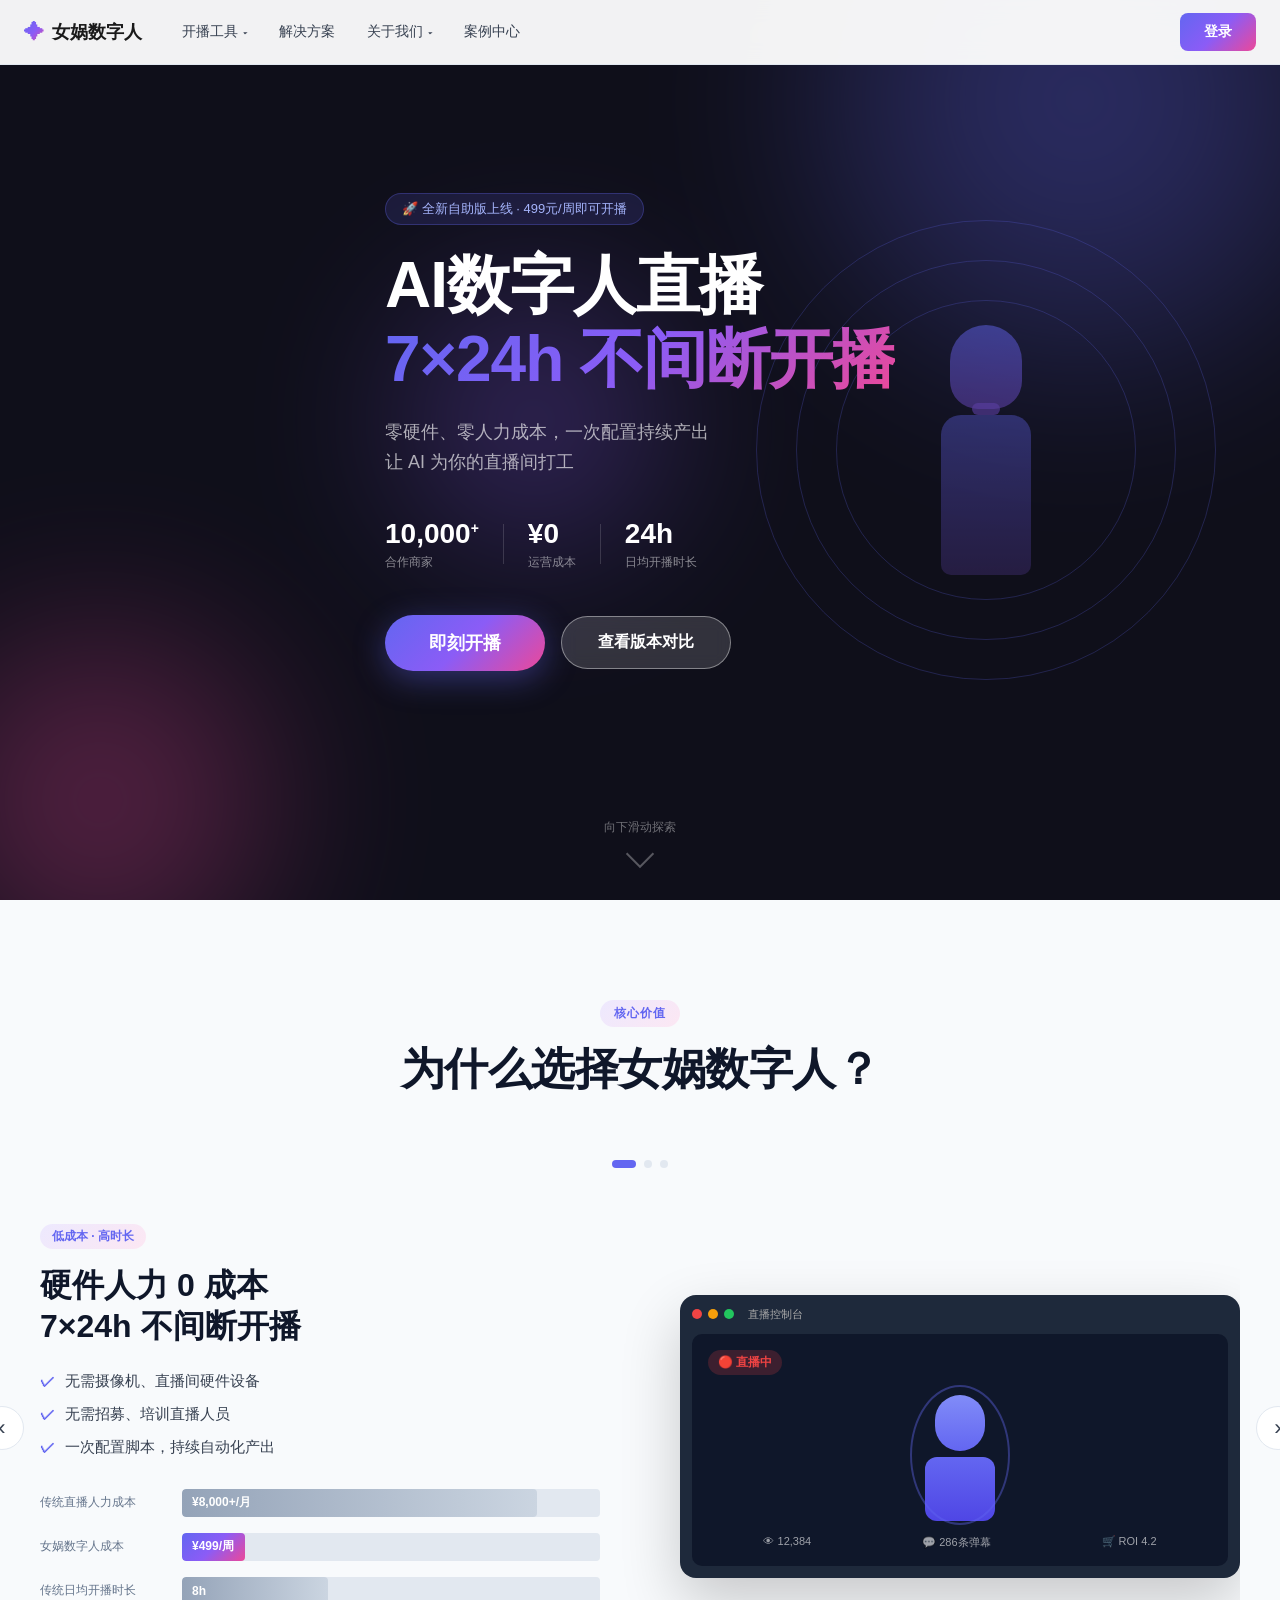
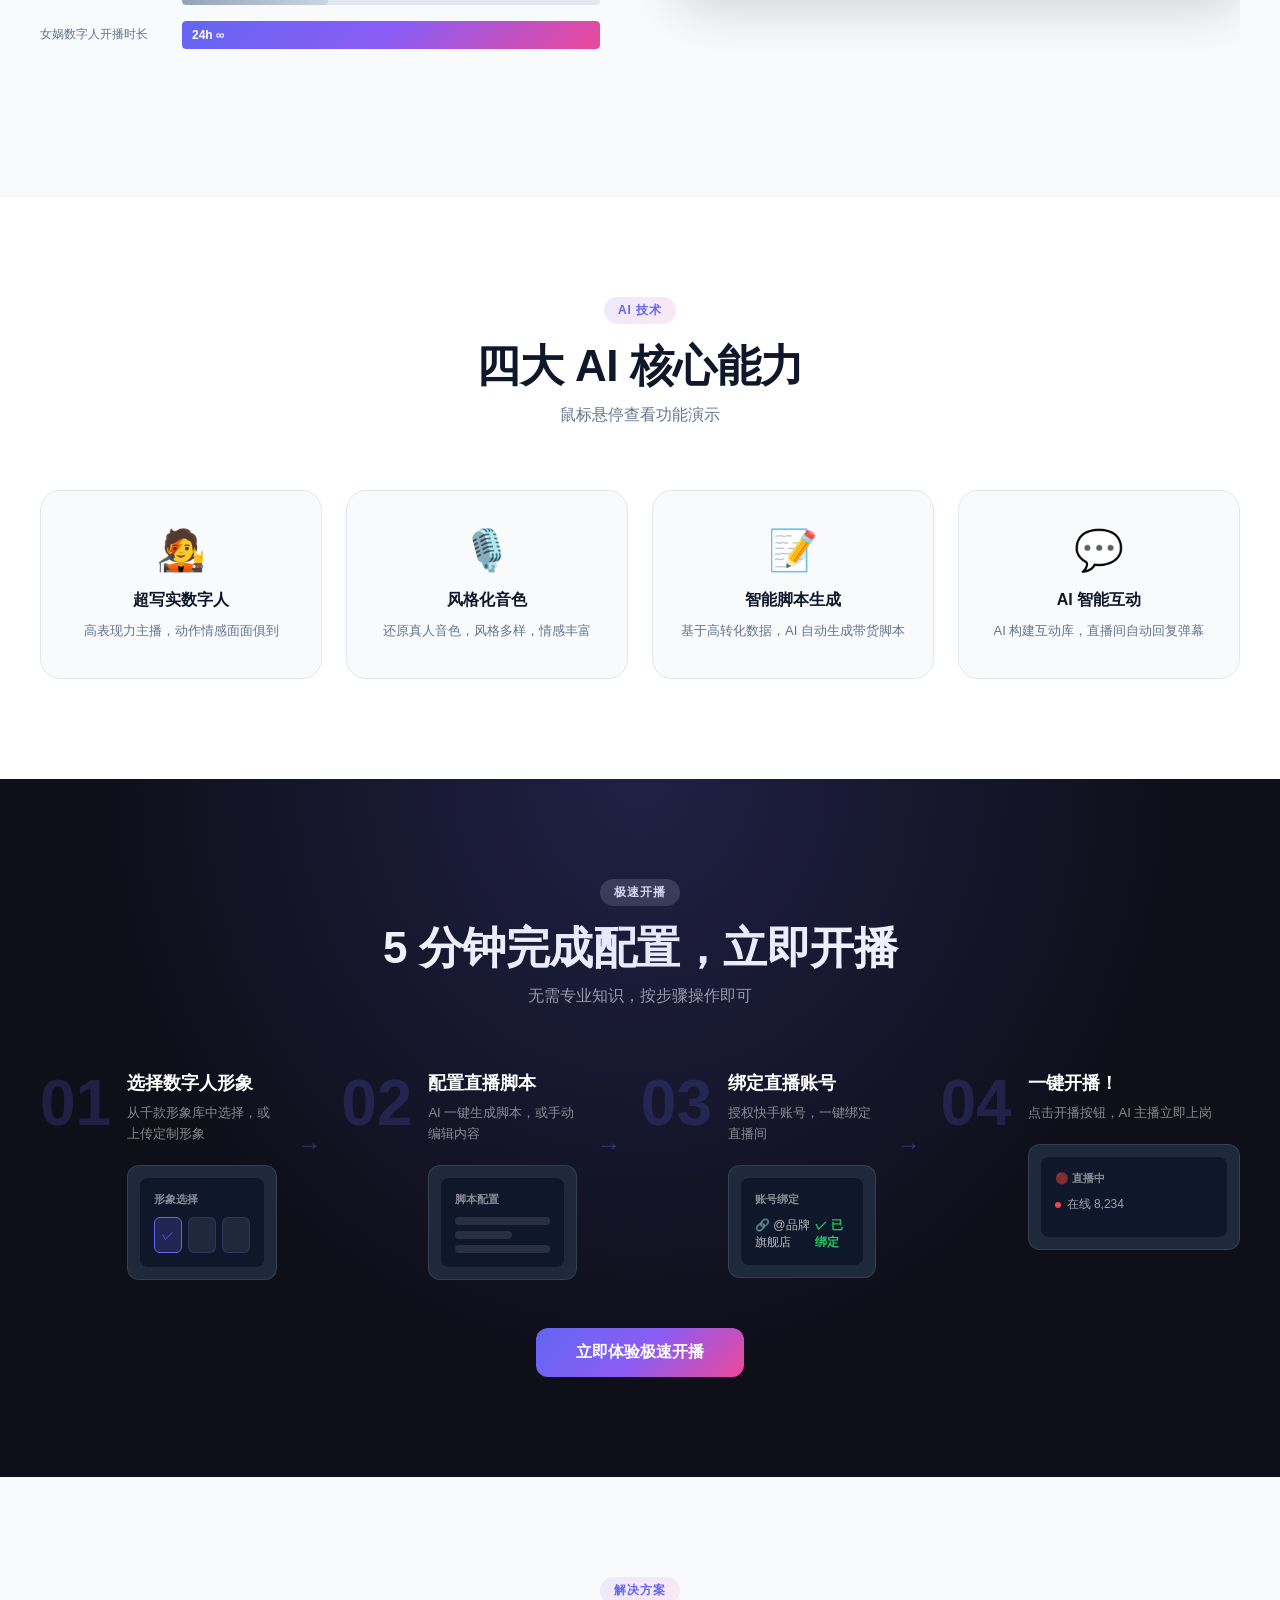
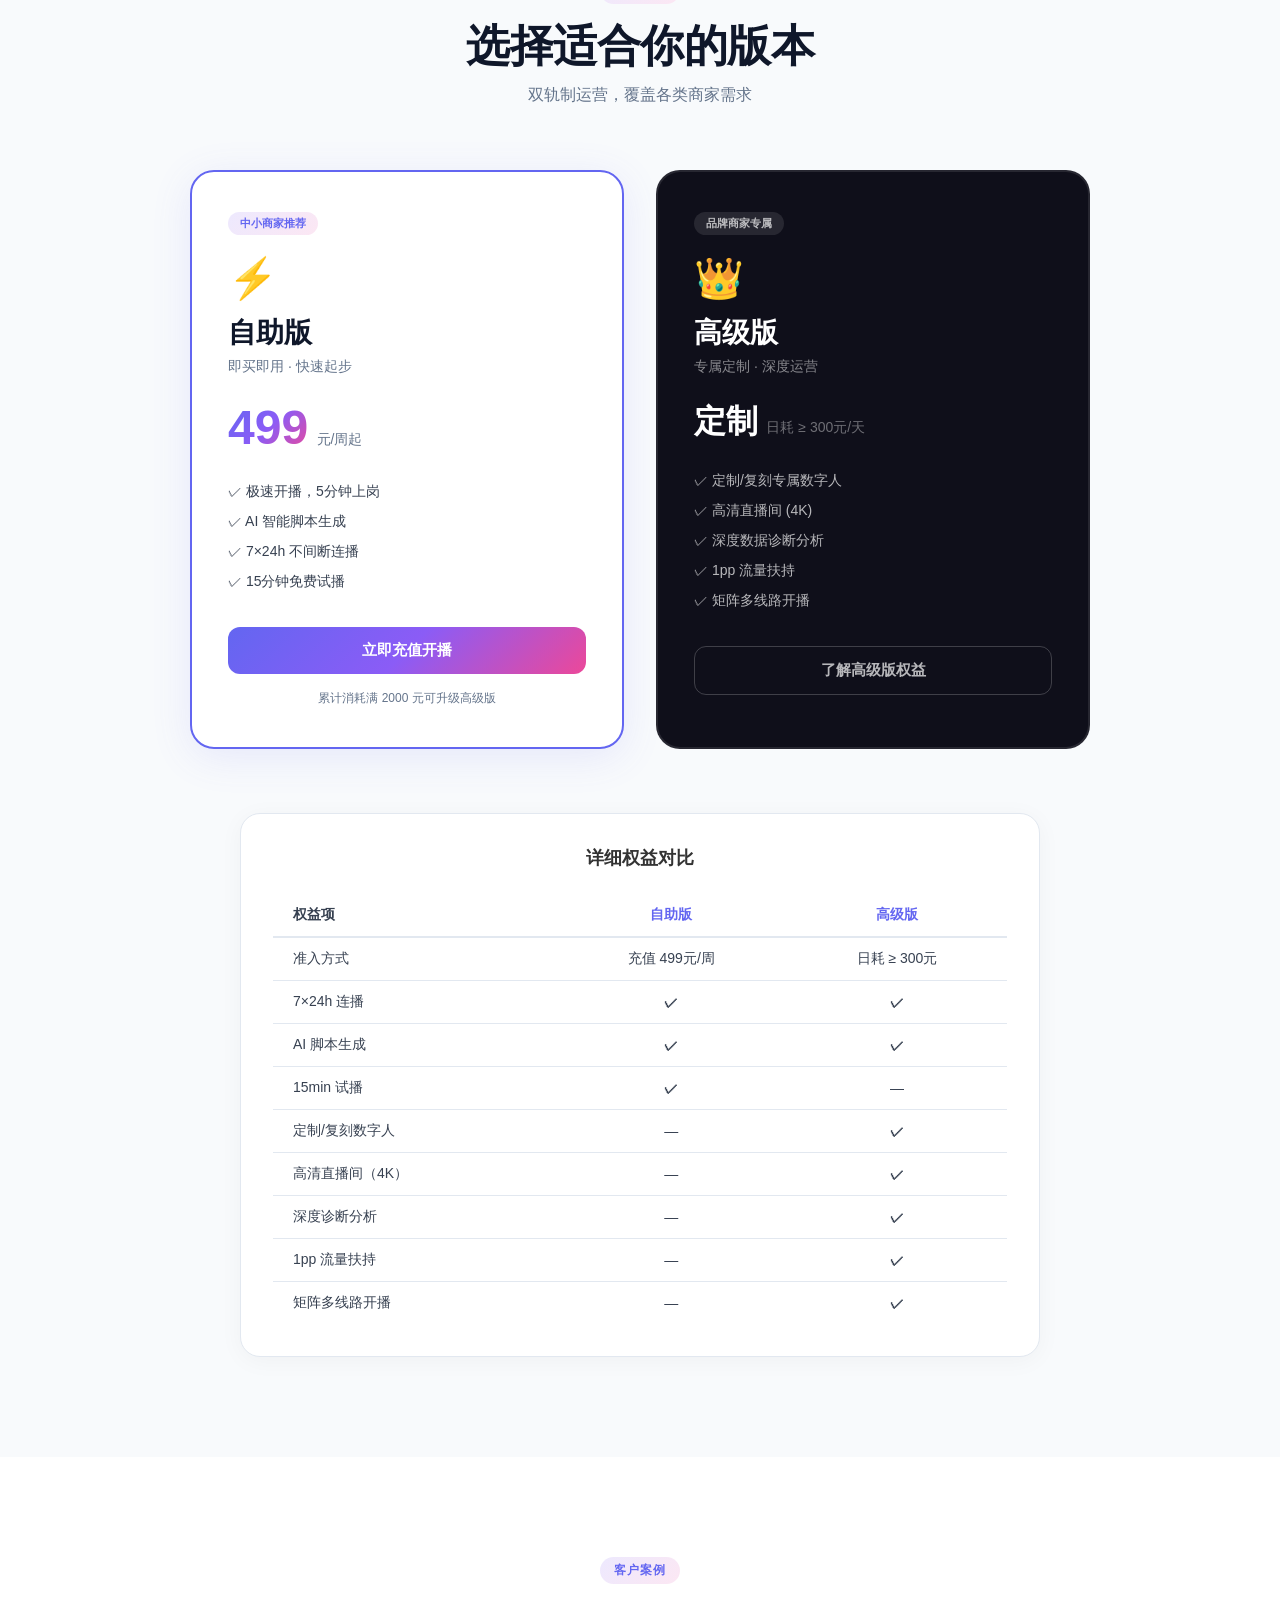
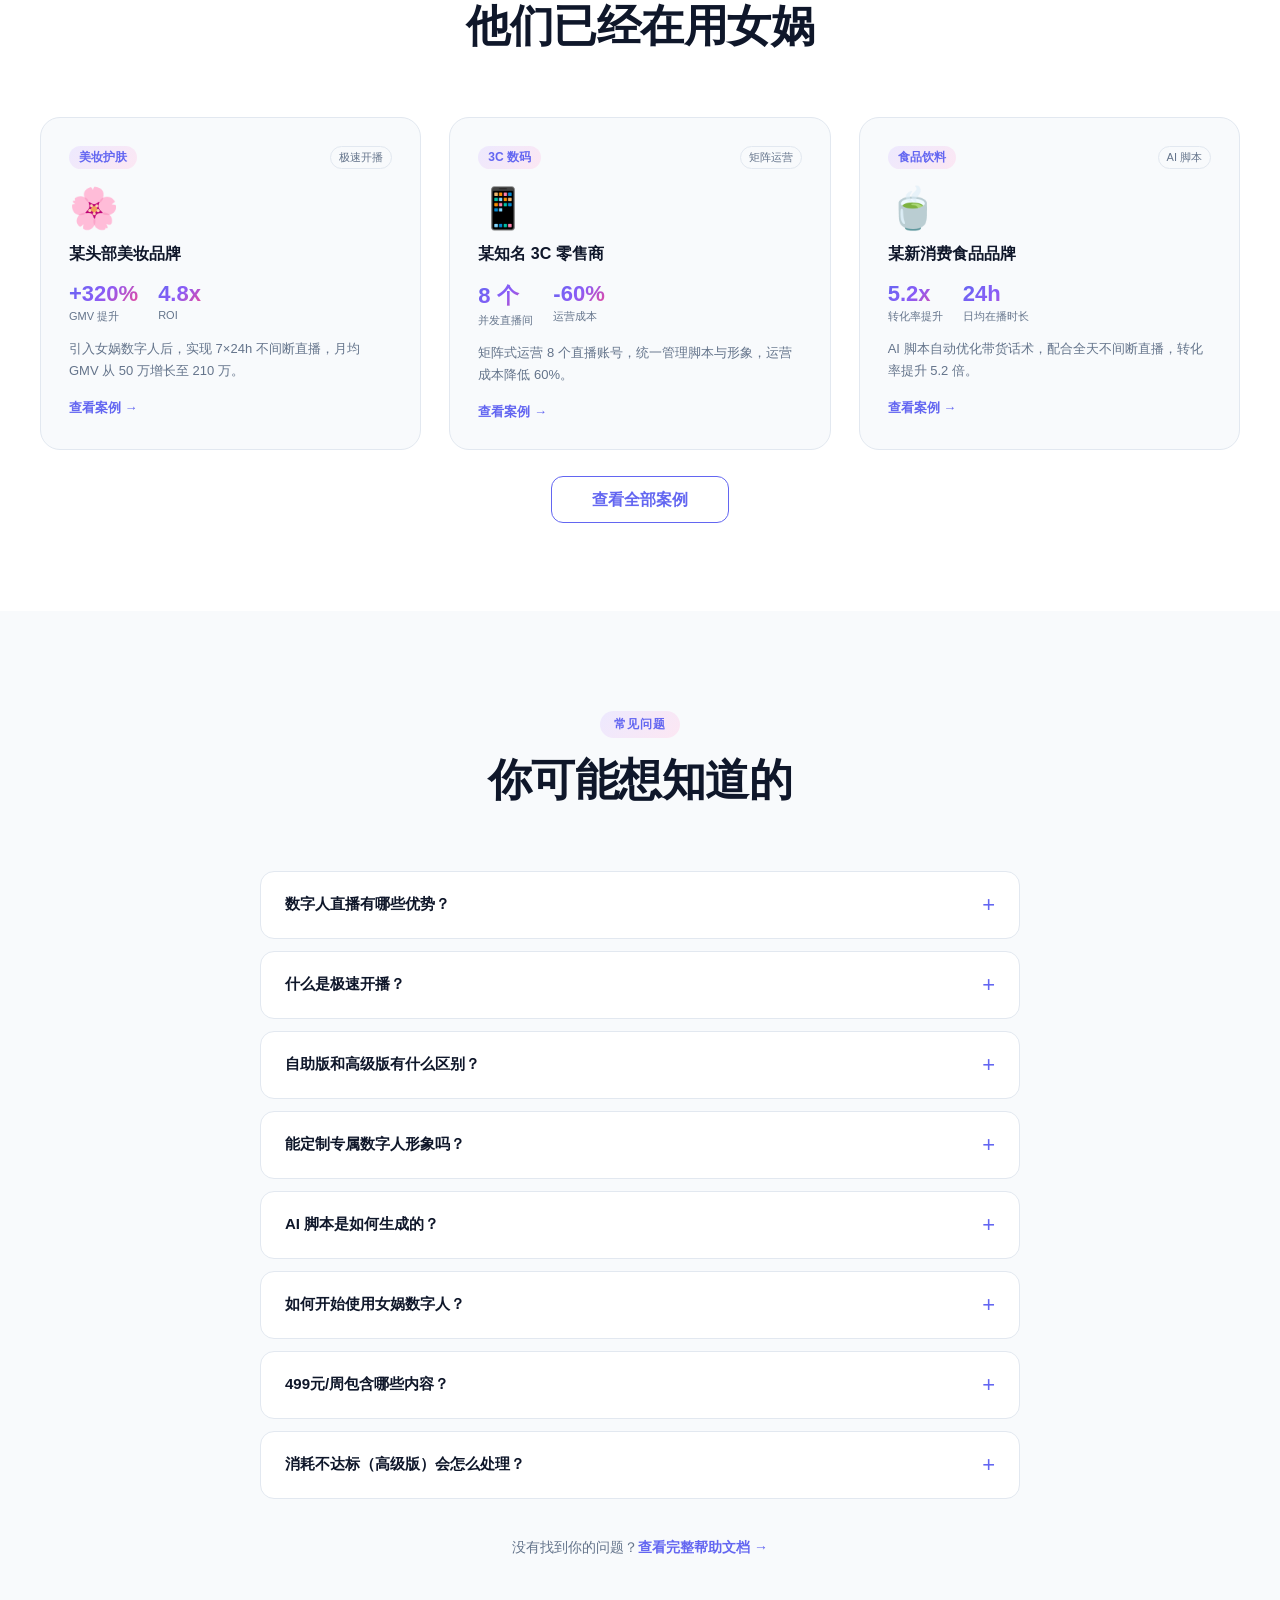
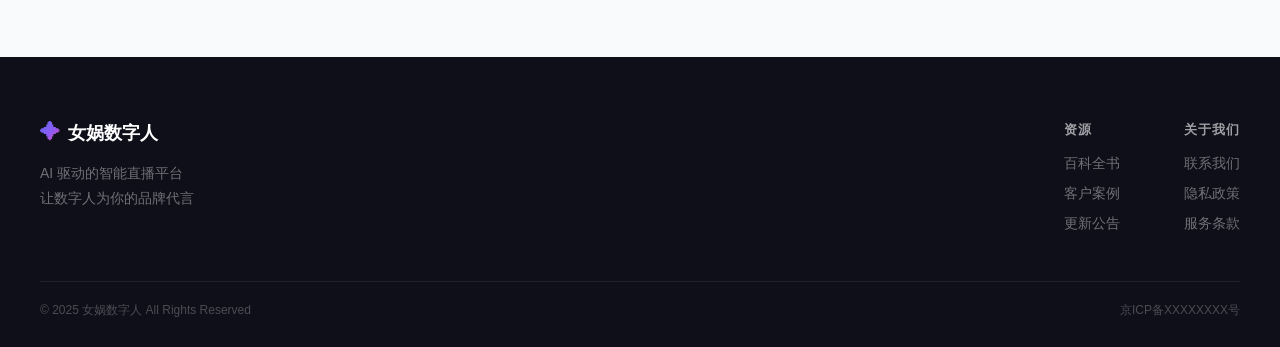
==== index.html @ c49b46d4 "feat: nvwa prototype v4 - official website prototype" ====
<!DOCTYPE html>
<html lang="zh-CN">
<head>
  <meta charset="UTF-8" />
  <meta name="viewport" content="width=device-width, initial-scale=1.0" />
  <title>女娲数字人 — AI驱动的智能直播平台</title>
  <link rel="stylesheet" href="style.css" />
</head>
<body>

<!-- ========== 导航栏 ========== -->
<header class="navbar" id="navbar">
  <div class="navbar-inner">
    <a href="index.html" class="nav-logo">
      <span class="logo-icon">✦</span>
      <span class="logo-text">女娲数字人</span>
    </a>

    <nav class="nav-links">
      <div class="nav-item has-dropdown">
        <span class="nav-link">开播工具 <i class="arrow-down">▾</i></span>
        <div class="nav-dropdown">
          <a href="#" class="dropdown-item" onclick="handleToolNav(event,'极速开播')">极速开播</a>
          <a href="#" class="dropdown-item" onclick="handleToolNav(event,'多分镜直播间')">多分镜直播间</a>
        </div>
      </div>
      <a href="solution.html" class="nav-link">解决方案</a>
      <div class="nav-item has-dropdown">
        <span class="nav-link">关于我们 <i class="arrow-down">▾</i></span>
        <div class="nav-dropdown">
          <a href="#" class="dropdown-item">使用指南</a>
          <a href="#" class="dropdown-item">更新公告</a>
        </div>
      </div>
      <a href="cases.html" class="nav-link">案例中心</a>
    </nav>

    <div class="nav-cta" id="navCta">
      <!-- 未登录态 -->
      <div id="navLoggedOut">
        <button class="btn-primary" onclick="goLogin()">登录</button>
      </div>
      <!-- 已登录态（默认隐藏） -->
      <div id="navLoggedIn" style="display:none; align-items:center; gap:12px;">
        <span class="bell-btn" onclick="location.href='console.html#messages'" title="消息中心">
          🔔<span class="badge" id="navBadge">3</span>
        </span>
        <a href="console.html" class="btn-outline">进入控制台</a>
        <div class="avatar-wrap" id="avatarWrap">
          <div class="avatar">广</div>
          <div class="avatar-dropdown">
            <a href="console.html#messages">消息中心</a>
            <a href="#" onclick="logout()">退出登录</a>
          </div>
        </div>
      </div>
    </div>
  </div>
</header>

<!-- ========== HERO 区 ========== -->
<section class="hero" id="hero">
  <!-- 背景动效粒子 -->
  <div class="hero-bg">
    <div class="hero-orb orb1"></div>
    <div class="hero-orb orb2"></div>
    <div class="hero-orb orb3"></div>
    <!-- 数字人轮廓动效 -->
    <div class="avatar-silhouette">
      <div class="sil-ring ring1"></div>
      <div class="sil-ring ring2"></div>
      <div class="sil-ring ring3"></div>
      <div class="sil-body">
        <div class="sil-head"></div>
        <div class="sil-torso"></div>
      </div>
    </div>
  </div>

  <div class="hero-content">
    <div class="hero-badge">🚀 全新自助版上线 · 499元/周即可开播</div>
    <h1 class="hero-title">
      AI数字人直播<br />
      <span class="gradient-text">7×24h 不间断开播</span>
    </h1>
    <p class="hero-subtitle">零硬件、零人力成本，一次配置持续产出<br />让 AI 为你的直播间打工</p>

    <div class="hero-stats">
      <div class="stat-item">
        <span class="stat-num">10,000<sup>+</sup></span>
        <span class="stat-label">合作商家</span>
      </div>
      <div class="stat-divider"></div>
      <div class="stat-item">
        <span class="stat-num">¥0</span>
        <span class="stat-label">运营成本</span>
      </div>
      <div class="stat-divider"></div>
      <div class="stat-item">
        <span class="stat-num">24h</span>
        <span class="stat-label">日均开播时长</span>
      </div>
    </div>

    <div class="hero-actions">
      <button class="btn-hero-primary" onclick="handleHeroCTA()">即刻开播</button>
      <a href="solution.html" class="btn-hero-ghost">查看版本对比</a>
    </div>
  </div>

  <div class="scroll-hint">
    <span>向下滑动探索</span>
    <div class="scroll-arrow"></div>
  </div>
</section>

<!-- ========== 核心利益点 P2–P3 ========== -->
<section class="benefits" id="benefits">
  <div class="section-header">
    <div class="section-tag">核心价值</div>
    <h2 class="section-title">为什么选择女娲数字人？</h2>
  </div>

  <div class="benefits-slider" id="benefitsSlider">
    <!-- 指示器 -->
    <div class="slider-dots" id="sliderDots">
      <button class="dot active" onclick="switchBenefit(0)"></button>
      <button class="dot" onclick="switchBenefit(1)"></button>
      <button class="dot" onclick="switchBenefit(2)"></button>
    </div>
    <button class="slider-arrow arrow-left" onclick="prevBenefit()">‹</button>
    <button class="slider-arrow arrow-right" onclick="nextBenefit()">›</button>

    <div class="benefits-track" id="benefitsTrack">

      <!-- 利益点 1：低成本高时长 -->
      <div class="benefit-slide active" data-index="0">
        <div class="benefit-inner">
          <div class="benefit-left">
            <div class="benefit-tag">低成本 · 高时长</div>
            <h3 class="benefit-title">硬件人力 0 成本<br />7×24h 不间断开播</h3>
            <ul class="benefit-list">
              <li><span class="check">✓</span> 无需摄像机、直播间硬件设备</li>
              <li><span class="check">✓</span> 无需招募、培训直播人员</li>
              <li><span class="check">✓</span> 一次配置脚本，持续自动化产出</li>
            </ul>
            <!-- 数据可视化 -->
            <div class="data-compare">
              <div class="compare-row">
                <span class="compare-label">传统直播人力成本</span>
                <div class="compare-bar-wrap"><div class="compare-bar bar-bad" style="width:85%"><span>¥8,000+/月</span></div></div>
              </div>
              <div class="compare-row">
                <span class="compare-label">女娲数字人成本</span>
                <div class="compare-bar-wrap"><div class="compare-bar bar-good" style="width:15%"><span>¥499/周</span></div></div>
              </div>
              <div class="compare-row">
                <span class="compare-label">传统日均开播时长</span>
                <div class="compare-bar-wrap"><div class="compare-bar bar-bad" style="width:35%"><span>8h</span></div></div>
              </div>
              <div class="compare-row">
                <span class="compare-label">女娲数字人开播时长</span>
                <div class="compare-bar-wrap"><div class="compare-bar bar-good" style="width:100%"><span>24h ∞</span></div></div>
              </div>
            </div>
          </div>
          <div class="benefit-right">
            <div class="mockup-screen">
              <div class="mockup-header">
                <span class="dot-r"></span><span class="dot-y"></span><span class="dot-g"></span>
                <span style="margin-left:8px;font-size:11px;color:#aaa">直播控制台</span>
              </div>
              <div class="mockup-live">
                <div class="live-badge">🔴 直播中</div>
                <div class="live-avatar-wrap">
                  <div class="live-avatar-inner">
                    <div class="live-head"></div>
                    <div class="live-body"></div>
                    <div class="live-pulse"></div>
                  </div>
                </div>
                <div class="live-stats-row">
                  <span>👁 12,384</span>
                  <span>💬 286条弹幕</span>
                  <span>🛒 ROI 4.2</span>
                </div>
              </div>
            </div>
          </div>
        </div>
      </div>

      <!-- 利益点 2：矩阵式运营 -->
      <div class="benefit-slide" data-index="1">
        <div class="benefit-inner">
          <div class="benefit-left">
            <div class="benefit-tag">矩阵运营</div>
            <h3 class="benefit-title">多账号并行<br />快速泛化脚本</h3>
            <ul class="benefit-list">
              <li><span class="check">✓</span> 支持多账号矩阵同时开播</li>
              <li><span class="check">✓</span> 快速泛化多个开播脚本</li>
              <li><span class="check">✓</span> 减少试验周期，获得更多转化</li>
            </ul>
            <div class="matrix-stats">
              <div class="m-stat"><span class="m-num">4x</span><span class="m-label">并发直播间数</span></div>
              <div class="m-stat"><span class="m-num">+156%</span><span class="m-label">GMV 提升</span></div>
              <div class="m-stat"><span class="m-num">-70%</span><span class="m-label">试验周期缩短</span></div>
            </div>
          </div>
          <div class="benefit-right">
            <div class="matrix-grid">
              <div class="matrix-cell active"><div class="mc-dot"></div><div class="mc-label">直播间 A<br/><small>🔴 开播中</small></div></div>
              <div class="matrix-cell active"><div class="mc-dot"></div><div class="mc-label">直播间 B<br/><small>🔴 开播中</small></div></div>
              <div class="matrix-cell active"><div class="mc-dot"></div><div class="mc-label">直播间 C<br/><small>🔴 开播中</small></div></div>
              <div class="matrix-cell standby"><div class="mc-dot standby"></div><div class="mc-label">直播间 D<br/><small>⏱ 待机中</small></div></div>
            </div>
            <div class="matrix-arrow">⬇ 统一管理</div>
            <div class="matrix-dashboard">
              <span>总在线 38,204</span>
              <span>总成交 ¥124,800</span>
            </div>
          </div>
        </div>
      </div>

      <!-- 利益点 3：超写实数字人 -->
      <div class="benefit-slide" data-index="2">
        <div class="benefit-inner">
          <div class="benefit-left">
            <div class="benefit-tag">超写实数字人</div>
            <h3 class="benefit-title">千款形象<br />深度定制复刻</h3>
            <ul class="benefit-list">
              <li><span class="check">✓</span> 千款高表现力数字人形象</li>
              <li><span class="check">✓</span> 支持品牌专属定制与复刻</li>
              <li><span class="check">✓</span> 动作情感细腻，媲美真人</li>
            </ul>
          </div>
          <div class="benefit-right">
            <div class="avatar-grid">
              <div class="av-card"><div class="av-head style1"></div><div class="av-name">时尚女主播</div></div>
              <div class="av-card featured"><div class="av-head style2"></div><div class="av-name">专业带货主播</div><div class="av-badge">热门</div></div>
              <div class="av-card"><div class="av-head style3"></div><div class="av-name">知识讲解主播</div></div>
              <div class="av-card"><div class="av-head style4"></div><div class="av-name">品牌定制形象</div></div>
              <div class="av-more">+999款</div>
            </div>
          </div>
        </div>
      </div>

    </div><!-- /benefits-track -->
  </div>
</section>

<!-- ========== AI 能力展示 P4 ========== -->
<section class="ai-capabilities" id="aiCap">
  <div class="section-header">
    <div class="section-tag">AI 技术</div>
    <h2 class="section-title">四大 AI 核心能力</h2>
    <p class="section-desc">鼠标悬停查看功能演示</p>
  </div>

  <div class="cap-grid">

    <div class="cap-item" data-cap="avatar">
      <div class="cap-icon">🧑‍🎤</div>
      <h4>超写实数字人</h4>
      <p>高表现力主播，动作情感面面俱到</p>
      <!-- 浮窗 -->
      <div class="cap-popup">
        <div class="popup-title">🧑‍🎤 超写实数字人</div>
        <div class="popup-demo demo-avatar">
          <div class="demo-avatar-anim">
            <div class="da-head"></div>
            <div class="da-body"></div>
            <div class="da-wave">正在切换形象...</div>
          </div>
        </div>
        <p class="popup-desc">千款形象库，支持品牌专属定制复刻，媲美真人质感</p>
      </div>
    </div>

    <div class="cap-item" data-cap="voice">
      <div class="cap-icon">🎙️</div>
      <h4>风格化音色</h4>
      <p>还原真人音色，风格多样，情感丰富</p>
      <div class="cap-popup">
        <div class="popup-title">🎙️ 风格化音色</div>
        <div class="popup-demo demo-voice">
          <div class="voice-bars">
            <div class="vb b1"></div><div class="vb b2"></div><div class="vb b3"></div>
            <div class="vb b4"></div><div class="vb b5"></div><div class="vb b6"></div>
            <div class="vb b7"></div>
          </div>
          <div class="voice-styles">
            <span class="vs active">活泼</span>
            <span class="vs">专业</span>
            <span class="vs">温柔</span>
            <span class="vs">磁性</span>
          </div>
        </div>
        <p class="popup-desc">20+ 声音风格，AI 情感合成引擎，自然流畅表达</p>
      </div>
    </div>

    <div class="cap-item" data-cap="script">
      <div class="cap-icon">📝</div>
      <h4>智能脚本生成</h4>
      <p>基于高转化数据，AI 自动生成带货脚本</p>
      <div class="cap-popup">
        <div class="popup-title">📝 智能脚本生成</div>
        <div class="popup-demo demo-script">
          <div class="script-typewriter" id="scriptTyper">
            <span class="typing-text">正在为您生成带货脚本...</span>
          </div>
          <div class="script-result">
            「这款产品质量真的太好了！现在下单还有限时优惠，库存有限！👇点击下方购买链接...」
          </div>
        </div>
        <p class="popup-desc">分析海量高转化直播数据，一键生成专业带货脚本</p>
      </div>
    </div>

    <div class="cap-item" data-cap="interact">
      <div class="cap-icon">💬</div>
      <h4>AI 智能互动</h4>
      <p>AI 构建互动库，直播间自动回复弹幕</p>
      <div class="cap-popup popup-flip">
        <div class="popup-title">💬 AI 智能互动</div>
        <div class="popup-demo demo-interact">
          <div class="barrage-stream" id="barrageStream">
            <div class="barrage-item">用户A：这个多少钱？</div>
            <div class="barrage-item ai">🤖 AI：现在活动价仅需299！</div>
            <div class="barrage-item">用户B：质量怎么样？</div>
            <div class="barrage-item ai">🤖 AI：品质保证，支持7天退换~</div>
          </div>
        </div>
        <p class="popup-desc">实时分析弹幕意图，自动生成精准回复，提升互动率</p>
      </div>
    </div>

  </div>
</section>

<!-- ========== 极速开播展示 P5 ========== -->
<section class="fast-launch" id="fastLaunch">
  <div class="section-header light">
    <div class="section-tag tag-light">极速开播</div>
    <h2 class="section-title light">5 分钟完成配置，立即开播</h2>
    <p class="section-desc light">无需专业知识，按步骤操作即可</p>
  </div>

  <div class="steps-container">
    <div class="step-item" id="step1">
      <div class="step-num">01</div>
      <div class="step-content">
        <h4>选择数字人形象</h4>
        <p>从千款形象库中选择，或上传定制形象</p>
        <div class="step-screen">
          <div class="step-screen-inner">
            <div class="ss-title">形象选择</div>
            <div class="ss-grid">
              <div class="ss-av ss-selected">✓</div>
              <div class="ss-av"></div>
              <div class="ss-av"></div>
            </div>
          </div>
        </div>
      </div>
      <div class="step-arrow">→</div>
    </div>

    <div class="step-item" id="step2">
      <div class="step-num">02</div>
      <div class="step-content">
        <h4>配置直播脚本</h4>
        <p>AI 一键生成脚本，或手动编辑内容</p>
        <div class="step-screen">
          <div class="step-screen-inner">
            <div class="ss-title">脚本配置</div>
            <div class="ss-lines">
              <div class="ss-line"></div>
              <div class="ss-line short"></div>
              <div class="ss-line"></div>
            </div>
          </div>
        </div>
      </div>
      <div class="step-arrow">→</div>
    </div>

    <div class="step-item" id="step3">
      <div class="step-num">03</div>
      <div class="step-content">
        <h4>绑定直播账号</h4>
        <p>授权快手账号，一键绑定直播间</p>
        <div class="step-screen">
          <div class="step-screen-inner">
            <div class="ss-title">账号绑定</div>
            <div class="ss-account">
              <span>🔗 @品牌旗舰店</span>
              <span class="ss-check">✓ 已绑定</span>
            </div>
          </div>
        </div>
      </div>
      <div class="step-arrow">→</div>
    </div>

    <div class="step-item" id="step4">
      <div class="step-num">04</div>
      <div class="step-content">
        <h4>一键开播！</h4>
        <p>点击开播按钮，AI 主播立即上岗</p>
        <div class="step-screen">
          <div class="step-screen-inner">
            <div class="ss-title">🔴 直播中</div>
            <div class="live-indicator-mini">
              <div class="lim-dot"></div>
              <span>在线 8,234</span>
            </div>
          </div>
        </div>
      </div>
    </div>
  </div>

  <div style="text-align:center;margin-top:48px;">
    <button class="btn-primary btn-lg" onclick="goLogin()">立即体验极速开播</button>
  </div>
</section>

<!-- ========== 解决方案（权益对比）P6 ========== -->
<section class="solution" id="solution">
  <div class="section-header">
    <div class="section-tag">解决方案</div>
    <h2 class="section-title">选择适合你的版本</h2>
    <p class="section-desc">双轨制运营，覆盖各类商家需求</p>
  </div>

  <div class="plan-cards">
    <!-- 自助版 -->
    <div class="plan-card plan-self">
      <div class="plan-badge">中小商家推荐</div>
      <div class="plan-icon">⚡</div>
      <h3 class="plan-name">自助版</h3>
      <div class="plan-tagline">即买即用 · 快速起步</div>
      <div class="plan-price">
        <span class="price-num">499</span>
        <span class="price-unit">元/周起</span>
      </div>
      <ul class="plan-benefits">
        <li>✓ 极速开播，5分钟上岗</li>
        <li>✓ AI 智能脚本生成</li>
        <li>✓ 7×24h 不间断连播</li>
        <li>✓ 15分钟免费试播</li>
      </ul>
      <button class="btn-plan-primary" onclick="goLogin()">立即充值开播</button>
      <p class="plan-note">累计消耗满 2000 元可升级高级版</p>
    </div>

    <!-- 高级版 -->
    <div class="plan-card plan-pro">
      <div class="plan-badge badge-pro">品牌商家专属</div>
      <div class="plan-icon">👑</div>
      <h3 class="plan-name">高级版</h3>
      <div class="plan-tagline">专属定制 · 深度运营</div>
      <div class="plan-price">
        <span class="price-num">定制</span>
        <span class="price-unit">日耗 ≥ 300元/天</span>
      </div>
      <ul class="plan-benefits">
        <li>✓ 定制/复刻专属数字人</li>
        <li>✓ 高清直播间 (4K)</li>
        <li>✓ 深度数据诊断分析</li>
        <li>✓ 1pp 流量扶持</li>
        <li>✓ 矩阵多线路开播</li>
      </ul>
      <button class="btn-plan-ghost" onclick="location.href='solution.html'">了解高级版权益</button>
    </div>
  </div>

  <!-- 权益对比表 -->
  <div class="compare-table-wrap">
    <h3 style="text-align:center;margin-bottom:24px;font-size:18px;color:#333">详细权益对比</h3>
    <table class="compare-table">
      <thead>
        <tr>
          <th>权益项</th>
          <th>自助版</th>
          <th>高级版</th>
        </tr>
      </thead>
      <tbody>
        <tr><td>准入方式</td><td>充值 499元/周</td><td>日耗 ≥ 300元</td></tr>
        <tr><td>7×24h 连播</td><td class="check-cell">✓</td><td class="check-cell">✓</td></tr>
        <tr><td>AI 脚本生成</td><td class="check-cell">✓</td><td class="check-cell">✓</td></tr>
        <tr><td>15min 试播</td><td class="check-cell">✓</td><td class="dash-cell">—</td></tr>
        <tr><td>定制/复刻数字人</td><td class="dash-cell">—</td><td class="check-cell">✓</td></tr>
        <tr><td>高清直播间（4K）</td><td class="dash-cell">—</td><td class="check-cell">✓</td></tr>
        <tr><td>深度诊断分析</td><td class="dash-cell">—</td><td class="check-cell">✓</td></tr>
        <tr><td>1pp 流量扶持</td><td class="dash-cell">—</td><td class="check-cell">✓</td></tr>
        <tr><td>矩阵多线路开播</td><td class="dash-cell">—</td><td class="check-cell">✓</td></tr>
      </tbody>
    </table>
  </div>
</section>

<!-- ========== 客户案例 P7 ========== -->
<section class="cases" id="casesSection">
  <div class="section-header">
    <div class="section-tag">客户案例</div>
    <h2 class="section-title">他们已经在用女娲</h2>
  </div>

  <div class="cases-grid">
    <div class="case-card" onclick="location.href='cases.html#case1'">
      <div class="case-header">
        <span class="case-industry">美妆护肤</span>
        <span class="case-tag">极速开播</span>
      </div>
      <div class="case-logo">🌸</div>
      <h4 class="case-name">某头部美妆品牌</h4>
      <div class="case-metrics">
        <div class="metric"><span class="metric-val">+320%</span><span class="metric-label">GMV 提升</span></div>
        <div class="metric"><span class="metric-val">4.8x</span><span class="metric-label">ROI</span></div>
      </div>
      <p class="case-desc">引入女娲数字人后，实现 7×24h 不间断直播，月均 GMV 从 50 万增长至 210 万。</p>
      <span class="case-link">查看案例 →</span>
    </div>

    <div class="case-card" onclick="location.href='cases.html#case2'">
      <div class="case-header">
        <span class="case-industry">3C 数码</span>
        <span class="case-tag">矩阵运营</span>
      </div>
      <div class="case-logo">📱</div>
      <h4 class="case-name">某知名 3C 零售商</h4>
      <div class="case-metrics">
        <div class="metric"><span class="metric-val">8 个</span><span class="metric-label">并发直播间</span></div>
        <div class="metric"><span class="metric-val">-60%</span><span class="metric-label">运营成本</span></div>
      </div>
      <p class="case-desc">矩阵式运营 8 个直播账号，统一管理脚本与形象，运营成本降低 60%。</p>
      <span class="case-link">查看案例 →</span>
    </div>

    <div class="case-card" onclick="location.href='cases.html#case3'">
      <div class="case-header">
        <span class="case-industry">食品饮料</span>
        <span class="case-tag">AI 脚本</span>
      </div>
      <div class="case-logo">🍵</div>
      <h4 class="case-name">某新消费食品品牌</h4>
      <div class="case-metrics">
        <div class="metric"><span class="metric-val">5.2x</span><span class="metric-label">转化率提升</span></div>
        <div class="metric"><span class="metric-val">24h</span><span class="metric-label">日均在播时长</span></div>
      </div>
      <p class="case-desc">AI 脚本自动优化带货话术，配合全天不间断直播，转化率提升 5.2 倍。</p>
      <span class="case-link">查看案例 →</span>
    </div>
  </div>

  <div style="text-align:center;margin-top:40px;">
    <a href="cases.html" class="btn-outline btn-lg">查看全部案例</a>
  </div>
</section>

<!-- ========== FAQ P8 ========== -->
<section class="faq" id="faq">
  <div class="section-header">
    <div class="section-tag">常见问题</div>
    <h2 class="section-title">你可能想知道的</h2>
  </div>

  <div class="faq-list">
    <div class="faq-item">
      <div class="faq-q" onclick="toggleFaq(this)">
        <span>数字人直播有哪些优势？</span><span class="faq-arrow">+</span>
      </div>
      <div class="faq-a">
        女娲数字人支持 7×24h 不间断开播，无需摄像机、灯光等硬件设备，也无需招募和培训直播人员，真正实现零人力、零硬件的全自动化直播运营。
      </div>
    </div>

    <div class="faq-item">
      <div class="faq-q" onclick="toggleFaq(this)">
        <span>什么是极速开播？</span><span class="faq-arrow">+</span>
      </div>
      <div class="faq-a">
        极速开播是女娲推出的一键式直播配置功能，只需选择数字人形象、配置脚本、绑定直播账号，约 5 分钟即可完成全部配置，立刻开始 AI 直播。
      </div>
    </div>

    <div class="faq-item">
      <div class="faq-q" onclick="toggleFaq(this)">
        <span>自助版和高级版有什么区别？</span><span class="faq-arrow">+</span>
      </div>
      <div class="faq-a">
        自助版适合中小商家，充值 499元/周即可使用基础直播功能（极速开播、AI脚本、7×24h连播）；高级版面向日均消耗 ≥ 300 元的品牌商家，提供定制数字人、4K 直播间、1pp 流量扶持等高阶功能。
      </div>
    </div>

    <div class="faq-item">
      <div class="faq-q" onclick="toggleFaq(this)">
        <span>能定制专属数字人形象吗？</span><span class="faq-arrow">+</span>
      </div>
      <div class="faq-a">
        高级版支持品牌专属数字人定制与真人复刻服务。自助版用户可以从千款标准形象库中选择适合自己品牌的形象。如需定制，可升级至高级版或联系客服咨询。
      </div>
    </div>

    <div class="faq-item">
      <div class="faq-q" onclick="toggleFaq(this)">
        <span>AI 脚本是如何生成的？</span><span class="faq-arrow">+</span>
      </div>
      <div class="faq-a">
        女娲 AI 基于海量高转化直播脚本数据训练，根据您的商品信息、品牌调性自动生成带货脚本。您也可以在生成结果上进行手动编辑和优化。
      </div>
    </div>

    <div class="faq-item">
      <div class="faq-q" onclick="toggleFaq(this)">
        <span>如何开始使用女娲数字人？</span><span class="faq-arrow">+</span>
      </div>
      <div class="faq-a">
        需要拥有快手广告主账户。登录女娲平台后，根据您的日均消耗情况，系统会自动推荐合适的版本。自助版可直接充值开播，高级版需满足日耗 ≥ 300 元的条件。
      </div>
    </div>

    <div class="faq-item">
      <div class="faq-q" onclick="toggleFaq(this)">
        <span>499元/周包含哪些内容？</span><span class="faq-arrow">+</span>
      </div>
      <div class="faq-a">
        自助版 499元/周包含：极速开播功能使用权、AI 脚本生成次数（不限量）、7×24h 不间断开播时长、15 分钟免费试播、基础数据报表。
      </div>
    </div>

    <div class="faq-item">
      <div class="faq-q" onclick="toggleFaq(this)">
        <span>消耗不达标（高级版）会怎么处理？</span><span class="faq-arrow">+</span>
      </div>
      <div class="faq-a">
        高级版日均消耗低于 300 元时，系统会触发清退流程，账号将暂时受限并开始倒计时，倒计时结束后自动解除限制。累计清退 6 次将永久封禁，可联系客服申诉。
      </div>
    </div>
  </div>

  <div class="faq-footer">
    没有找到你的问题？<a href="#">查看完整帮助文档 →</a>
  </div>
</section>

<!-- ========== Footer ========== -->
<footer class="footer">
  <div class="footer-inner">
    <div class="footer-brand">
      <div class="footer-logo">
        <span class="logo-icon">✦</span>
        <span class="logo-text">女娲数字人</span>
      </div>
      <p class="footer-desc">AI 驱动的智能直播平台<br />让数字人为你的品牌代言</p>
    </div>

    <div class="footer-links">
      <div class="footer-col">
        <h5>资源</h5>
        <a href="#">百科全书</a>
        <a href="cases.html">客户案例</a>
        <a href="#">更新公告</a>
      </div>
      <div class="footer-col">
        <h5>关于我们</h5>
        <a href="#">联系我们</a>
        <a href="privacy.html">隐私政策</a>
        <a href="terms.html">服务条款</a>
      </div>
    </div>
  </div>

  <div class="footer-bottom">
    <span>© 2025 女娲数字人 All Rights Reserved</span>
    <span>京ICP备XXXXXXXX号</span>
  </div>
</footer>

<!-- ========== 分流弹窗（覆盖全局） ========== -->
<div class="modal-overlay" id="flowModal" style="display:none">
  <div class="flow-modal">
    <button class="modal-close" onclick="closeFlowModal()">×</button>
    <div class="flow-banner">系统已为您匹配最优版本！</div>

    <div class="flow-cards" id="flowCards">
      <!-- 内容由 JS 动态注入 -->
    </div>

    <p class="flow-note" id="flowNote"></p>
  </div>
</div>

<script src="app.js"></script>
</body>
</html>
---- style.css ----
/* ===== RESET & BASE ===== */
*, *::before, *::after { box-sizing: border-box; margin: 0; padding: 0; }
html { scroll-behavior: smooth; font-size: 16px; }
body { font-family: -apple-system, BlinkMacSystemFont, 'PingFang SC', 'Helvetica Neue', Arial, sans-serif; background: #fff; color: #1a1a1a; overflow-x: hidden; }
a { text-decoration: none; color: inherit; }
button { cursor: pointer; border: none; outline: none; }
ul { list-style: none; }

/* ===== COLORS ===== */
:root {
  --primary: #6366f1;
  --primary-dark: #4f46e5;
  --primary-light: #a5b4fc;
  --accent: #f43f5e;
  --gold: #f59e0b;
  --dark: #0f0f1a;
  --surface: #f8fafc;
  --border: #e2e8f0;
  --text-muted: #64748b;
  --gradient: linear-gradient(135deg, #6366f1 0%, #8b5cf6 50%, #ec4899 100%);
  --gradient-soft: linear-gradient(135deg, #ede9fe 0%, #fce7f3 100%);
}

/* ===== TYPOGRAPHY ===== */
.gradient-text {
  background: var(--gradient);
  -webkit-background-clip: text;
  -webkit-text-fill-color: transparent;
  background-clip: text;
}

/* ===== BUTTONS ===== */
.btn-primary {
  background: var(--gradient);
  color: #fff;
  padding: 10px 24px;
  border-radius: 8px;
  font-size: 14px;
  font-weight: 600;
  transition: opacity .2s, transform .2s;
}
.btn-primary:hover { opacity: .9; transform: translateY(-1px); }

.btn-outline {
  background: transparent;
  color: var(--primary);
  border: 1.5px solid var(--primary);
  padding: 9px 22px;
  border-radius: 8px;
  font-size: 14px;
  font-weight: 600;
  transition: all .2s;
}
.btn-outline:hover { background: var(--primary); color: #fff; }

.btn-lg { padding: 14px 40px; font-size: 16px; border-radius: 12px; }

.btn-hero-primary {
  background: var(--gradient);
  color: #fff;
  padding: 16px 44px;
  border-radius: 50px;
  font-size: 18px;
  font-weight: 700;
  box-shadow: 0 8px 32px rgba(99,102,241,.4);
  transition: all .25s;
}
.btn-hero-primary:hover { transform: translateY(-3px); box-shadow: 0 16px 40px rgba(99,102,241,.5); }

.btn-hero-ghost {
  background: rgba(255,255,255,.15);
  color: #fff;
  border: 1.5px solid rgba(255,255,255,.4);
  padding: 15px 36px;
  border-radius: 50px;
  font-size: 16px;
  font-weight: 600;
  backdrop-filter: blur(8px);
  transition: all .25s;
}
.btn-hero-ghost:hover { background: rgba(255,255,255,.25); }

/* ===== NAVBAR ===== */
.navbar {
  position: fixed;
  top: 0; left: 0; right: 0;
  z-index: 1000;
  background: rgba(255,255,255,.95);
  backdrop-filter: blur(12px);
  border-bottom: 1px solid var(--border);
  transition: box-shadow .3s;
}
.navbar.scrolled { box-shadow: 0 4px 24px rgba(0,0,0,.08); }
.navbar-inner {
  max-width: 1280px;
  margin: 0 auto;
  padding: 0 24px;
  height: 64px;
  display: flex;
  align-items: center;
  gap: 40px;
}

.nav-logo { display: flex; align-items: center; gap: 8px; font-weight: 800; font-size: 18px; color: #1a1a1a; flex-shrink: 0; }
.logo-icon { font-size: 20px; background: var(--gradient); -webkit-background-clip: text; -webkit-text-fill-color: transparent; background-clip: text; }

.nav-links { display: flex; align-items: center; gap: 32px; flex: 1; }
.nav-item { position: relative; }
.nav-link { font-size: 14px; font-weight: 500; color: #374151; cursor: pointer; display: flex; align-items: center; gap: 4px; padding: 8px 0; transition: color .2s; }
.nav-link:hover, .nav-link.active { color: var(--primary); }
.arrow-down { font-size: 10px; transition: transform .2s; }
.nav-item:hover .arrow-down { transform: rotate(180deg); }

.nav-dropdown {
  display: none;
  position: absolute;
  top: calc(100% + 4px);
  left: -12px;
  background: #fff;
  border: 1px solid var(--border);
  border-radius: 12px;
  padding: 8px 0;
  min-width: 160px;
  box-shadow: 0 8px 32px rgba(0,0,0,.1);
  z-index: 100;
}
.nav-item:hover .nav-dropdown { display: block; animation: fadeInDown .15s ease; }
.dropdown-item { display: block; padding: 10px 16px; font-size: 14px; color: #374151; transition: all .15s; }
.dropdown-item:hover { background: var(--surface); color: var(--primary); }

.nav-cta { margin-left: auto; flex-shrink: 0; }

/* Bell */
.bell-btn { position: relative; cursor: pointer; font-size: 20px; display: flex; align-items: center; }
.badge {
  position: absolute;
  top: -6px; right: -8px;
  background: var(--accent);
  color: #fff;
  font-size: 10px;
  font-weight: 700;
  min-width: 18px;
  height: 18px;
  border-radius: 9px;
  display: flex; align-items: center; justify-content: center;
  padding: 0 4px;
}

/* Avatar wrap */
.avatar-wrap { position: relative; cursor: pointer; }
.avatar {
  width: 36px; height: 36px;
  border-radius: 50%;
  background: var(--gradient);
  color: #fff;
  display: flex; align-items: center; justify-content: center;
  font-weight: 700; font-size: 14px;
}
.avatar-dropdown {
  display: none;
  position: absolute;
  top: calc(100% + 8px);
  right: 0;
  background: #fff;
  border: 1px solid var(--border);
  border-radius: 10px;
  padding: 8px 0;
  min-width: 140px;
  box-shadow: 0 8px 24px rgba(0,0,0,.1);
  z-index: 200;
}
.avatar-wrap:hover .avatar-dropdown { display: block; animation: fadeInDown .15s; }
.avatar-dropdown a { display: block; padding: 10px 16px; font-size: 14px; color: #374151; transition: all .15s; }
.avatar-dropdown a:hover { background: var(--surface); color: var(--primary); }

/* ===== HERO ===== */
.hero {
  min-height: 100vh;
  background: var(--dark);
  display: flex;
  align-items: center;
  justify-content: center;
  position: relative;
  overflow: hidden;
  padding-top: 64px;
}

/* Orbs */
.hero-bg { position: absolute; inset: 0; pointer-events: none; }
.hero-orb {
  position: absolute;
  border-radius: 50%;
  filter: blur(80px);
  opacity: .4;
  animation: float 8s ease-in-out infinite;
}
.orb1 { width: 600px; height: 600px; background: radial-gradient(#6366f1, transparent); top: -200px; right: -100px; animation-delay: 0s; }
.orb2 { width: 400px; height: 400px; background: radial-gradient(#ec4899, transparent); bottom: -100px; left: -100px; animation-delay: -3s; }
.orb3 { width: 300px; height: 300px; background: radial-gradient(#8b5cf6, transparent); top: 30%; left: 30%; animation-delay: -6s; }

/* Digital Human Silhouette */
.avatar-silhouette {
  position: absolute;
  right: 12%;
  top: 50%;
  transform: translateY(-50%);
  width: 280px; height: 420px;
  display: flex; align-items: center; justify-content: center;
  opacity: .6;
}
.sil-ring {
  position: absolute;
  border-radius: 50%;
  border: 1px solid rgba(99,102,241,.4);
  animation: ringPulse 4s ease-in-out infinite;
}
.ring1 { width: 300px; height: 300px; animation-delay: 0s; }
.ring2 { width: 380px; height: 380px; animation-delay: -.8s; }
.ring3 { width: 460px; height: 460px; animation-delay: -1.6s; }

.sil-body { position: absolute; display: flex; flex-direction: column; align-items: center; gap: 6px; }
.sil-head {
  width: 72px; height: 84px;
  background: linear-gradient(180deg, rgba(99,102,241,.8), rgba(139,92,246,.6));
  border-radius: 36px 36px 28px 28px;
  position: relative;
}
.sil-head::after {
  content: '';
  position: absolute;
  bottom: -6px; left: 50%;
  transform: translateX(-50%);
  width: 28px; height: 12px;
  background: rgba(139,92,246,.6);
  border-radius: 6px;
}
.sil-torso {
  width: 90px; height: 160px;
  background: linear-gradient(180deg, rgba(99,102,241,.6), rgba(139,92,246,.3));
  border-radius: 20px 20px 10px 10px;
}

.hero-content {
  position: relative;
  z-index: 2;
  max-width: 640px;
  padding: 0 24px;
  text-align: left;
  margin-left: calc(50vw - 640px);
}
@media (max-width: 1100px) { .hero-content { margin-left: auto; margin-right: auto; text-align: center; } .avatar-silhouette { display: none; } }

.hero-badge {
  display: inline-flex;
  align-items: center;
  gap: 6px;
  background: rgba(99,102,241,.15);
  border: 1px solid rgba(99,102,241,.3);
  color: #a5b4fc;
  padding: 6px 16px;
  border-radius: 50px;
  font-size: 13px;
  font-weight: 500;
  margin-bottom: 24px;
}

.hero-title {
  font-size: clamp(36px, 5vw, 64px);
  font-weight: 800;
  line-height: 1.15;
  color: #fff;
  margin-bottom: 20px;
  letter-spacing: -1px;
}

.hero-subtitle {
  font-size: 18px;
  color: rgba(255,255,255,.65);
  line-height: 1.7;
  margin-bottom: 40px;
}

.hero-stats {
  display: flex;
  align-items: center;
  gap: 24px;
  margin-bottom: 44px;
}
.stat-item { display: flex; flex-direction: column; gap: 4px; }
.stat-num { font-size: 28px; font-weight: 800; color: #fff; }
.stat-num sup { font-size: 14px; vertical-align: super; }
.stat-label { font-size: 12px; color: rgba(255,255,255,.5); }
.stat-divider { width: 1px; height: 40px; background: rgba(255,255,255,.15); }

.hero-actions { display: flex; align-items: center; gap: 16px; flex-wrap: wrap; }

/* Scroll hint */
.scroll-hint {
  position: absolute;
  bottom: 36px;
  left: 50%;
  transform: translateX(-50%);
  display: flex;
  flex-direction: column;
  align-items: center;
  gap: 8px;
  color: rgba(255,255,255,.4);
  font-size: 12px;
  z-index: 2;
}
.scroll-arrow {
  width: 20px; height: 20px;
  border-right: 2px solid rgba(255,255,255,.3);
  border-bottom: 2px solid rgba(255,255,255,.3);
  transform: rotate(45deg);
  animation: scrollBounce 1.6s ease-in-out infinite;
}

/* ===== SECTION COMMONS ===== */
section { padding: 100px 24px; }
.section-header { text-align: center; margin-bottom: 64px; }
.section-tag {
  display: inline-block;
  background: var(--gradient-soft);
  color: var(--primary);
  font-size: 12px;
  font-weight: 700;
  letter-spacing: .08em;
  text-transform: uppercase;
  padding: 5px 14px;
  border-radius: 50px;
  margin-bottom: 16px;
}
.section-title { font-size: clamp(28px, 3.5vw, 44px); font-weight: 800; color: #0f172a; letter-spacing: -0.5px; line-height: 1.2; }
.section-desc { font-size: 16px; color: var(--text-muted); margin-top: 12px; }

/* Light variant */
.section-header.light .section-title.light { color: #fff; }
.section-header.light .section-desc.light { color: rgba(255,255,255,.6); }
.section-desc.light { color: rgba(255,255,255,.6); }
.section-title.light { color: #fff; }
.tag-light { background: rgba(255,255,255,.15); color: rgba(255,255,255,.9); }

/* ===== BENEFITS SLIDER ===== */
.benefits { background: var(--surface); max-width: 100%; overflow: hidden; }
.benefits-slider {
  max-width: 1200px;
  margin: 0 auto;
  position: relative;
}
.benefits-track { overflow: hidden; }
.benefit-slide { display: none; animation: fadeIn .4s ease; }
.benefit-slide.active { display: block; }

.benefit-inner {
  display: grid;
  grid-template-columns: 1fr 1fr;
  gap: 80px;
  align-items: center;
  padding: 16px 0 48px;
}
@media (max-width: 900px) { .benefit-inner { grid-template-columns: 1fr; gap: 40px; } }

.benefit-tag {
  display: inline-block;
  background: var(--gradient-soft);
  color: var(--primary);
  font-size: 12px;
  font-weight: 700;
  padding: 4px 12px;
  border-radius: 50px;
  margin-bottom: 16px;
}
.benefit-title { font-size: 32px; font-weight: 800; color: #0f172a; line-height: 1.3; margin-bottom: 24px; }
.benefit-list { display: flex; flex-direction: column; gap: 14px; margin-bottom: 32px; }
.benefit-list li { display: flex; align-items: flex-start; gap: 10px; font-size: 15px; color: #374151; }
.check { color: var(--primary); font-weight: 700; flex-shrink: 0; }

/* Data compare bars */
.data-compare { display: flex; flex-direction: column; gap: 16px; }
.compare-row { display: flex; align-items: center; gap: 12px; }
.compare-label { font-size: 12px; color: var(--text-muted); width: 130px; flex-shrink: 0; }
.compare-bar-wrap { flex: 1; background: #e2e8f0; border-radius: 4px; overflow: hidden; height: 28px; }
.compare-bar { height: 100%; border-radius: 4px; display: flex; align-items: center; padding-left: 10px; font-size: 12px; font-weight: 600; color: #fff; transition: width 1.2s ease; }
.bar-bad { background: linear-gradient(90deg, #94a3b8, #cbd5e1); }
.bar-good { background: var(--gradient); }

/* Mockup */
.mockup-screen {
  background: #1e293b;
  border-radius: 16px;
  padding: 12px;
  box-shadow: 0 24px 60px rgba(0,0,0,.2);
}
.mockup-header { display: flex; align-items: center; gap: 6px; margin-bottom: 12px; }
.dot-r, .dot-y, .dot-g { width: 10px; height: 10px; border-radius: 50%; }
.dot-r { background: #ef4444; }
.dot-y { background: #f59e0b; }
.dot-g { background: #22c55e; }

.mockup-live { background: #0f172a; border-radius: 10px; padding: 16px; }
.live-badge { display: inline-block; background: rgba(239,68,68,.2); color: #ef4444; font-size: 12px; padding: 4px 10px; border-radius: 50px; margin-bottom: 20px; font-weight: 600; }
.live-avatar-wrap { display: flex; justify-content: center; margin-bottom: 20px; }
.live-avatar-inner { position: relative; width: 80px; height: 120px; }
.live-head { width: 50px; height: 56px; background: linear-gradient(180deg, #818cf8, #6366f1); border-radius: 25px; margin: 0 auto 6px; }
.live-body { width: 70px; height: 64px; background: linear-gradient(180deg, #6366f1, #4f46e5); border-radius: 12px; margin: 0 auto; }
.live-pulse {
  position: absolute;
  inset: -10px;
  border-radius: 50%;
  border: 2px solid rgba(99,102,241,.4);
  animation: livePulse 2s ease-in-out infinite;
}
.live-stats-row { display: flex; justify-content: space-around; font-size: 11px; color: rgba(255,255,255,.6); }

/* Matrix */
.matrix-stats { display: flex; gap: 24px; flex-wrap: wrap; }
.m-stat { display: flex; flex-direction: column; gap: 4px; }
.m-num { font-size: 28px; font-weight: 800; background: var(--gradient); -webkit-background-clip: text; -webkit-text-fill-color: transparent; background-clip: text; }
.m-label { font-size: 12px; color: var(--text-muted); }

.matrix-grid { display: grid; grid-template-columns: 1fr 1fr; gap: 12px; margin-bottom: 16px; }
.matrix-cell {
  background: #fff;
  border: 2px solid var(--border);
  border-radius: 12px;
  padding: 16px;
  display: flex;
  align-items: center;
  gap: 10px;
  font-size: 13px;
  color: #374151;
}
.matrix-cell.active { border-color: var(--primary); background: #f5f3ff; }
.matrix-cell.standby { border-color: var(--border); }
.mc-dot { width: 8px; height: 8px; border-radius: 50%; background: #22c55e; flex-shrink: 0; animation: blink 1.5s infinite; }
.mc-dot.standby { background: #94a3b8; animation: none; }
.mc-label { font-size: 12px; line-height: 1.5; }
.mc-label small { color: var(--text-muted); }
.matrix-arrow { text-align: center; color: var(--text-muted); margin: 8px 0; }
.matrix-dashboard {
  background: #0f172a;
  color: #fff;
  border-radius: 10px;
  padding: 12px 16px;
  display: flex;
  justify-content: space-around;
  font-size: 13px;
}

/* Avatar grid */
.avatar-grid { display: grid; grid-template-columns: repeat(2, 1fr); gap: 12px; }
.av-card {
  background: #fff;
  border: 1.5px solid var(--border);
  border-radius: 14px;
  padding: 20px 12px;
  text-align: center;
  position: relative;
  transition: all .2s;
  cursor: pointer;
}
.av-card:hover, .av-card.featured { border-color: var(--primary); box-shadow: 0 4px 20px rgba(99,102,241,.15); }
.av-head { width: 56px; height: 68px; border-radius: 28px 28px 20px 20px; margin: 0 auto 10px; }
.style1 { background: linear-gradient(180deg, #fda4af, #fb7185); }
.style2 { background: linear-gradient(180deg, #818cf8, #6366f1); }
.style3 { background: linear-gradient(180deg, #6ee7b7, #10b981); }
.style4 { background: linear-gradient(180deg, #fcd34d, #f59e0b); }
.av-name { font-size: 11px; color: var(--text-muted); }
.av-badge { position: absolute; top: 8px; right: 8px; background: var(--accent); color: #fff; font-size: 10px; padding: 2px 6px; border-radius: 50px; }
.av-more { grid-column: span 2; background: var(--gradient-soft); border: 1.5px dashed var(--primary-light); border-radius: 14px; padding: 16px; text-align: center; color: var(--primary); font-weight: 700; font-size: 14px; display: flex; align-items: center; justify-content: center; }

/* Slider controls */
.slider-dots { display: flex; justify-content: center; gap: 8px; margin-bottom: 40px; }
.dot { width: 8px; height: 8px; border-radius: 50%; background: var(--border); border: none; padding: 0; transition: all .2s; }
.dot.active { background: var(--primary); width: 24px; border-radius: 4px; }
.slider-arrow {
  position: absolute;
  top: 50%;
  transform: translateY(-50%);
  width: 44px; height: 44px;
  background: #fff;
  border: 1.5px solid var(--border);
  border-radius: 50%;
  font-size: 22px;
  color: #374151;
  display: flex; align-items: center; justify-content: center;
  z-index: 5;
  transition: all .2s;
}
.slider-arrow:hover { border-color: var(--primary); color: var(--primary); }
.arrow-left { left: -60px; }
.arrow-right { right: -60px; }

/* ===== AI CAPABILITIES ===== */
.ai-capabilities { background: #fff; }
.cap-grid { max-width: 1200px; margin: 0 auto; display: grid; grid-template-columns: repeat(4, 1fr); gap: 24px; }
@media (max-width: 900px) { .cap-grid { grid-template-columns: repeat(2, 1fr); } }

.cap-item {
  background: var(--surface);
  border: 1.5px solid var(--border);
  border-radius: 20px;
  padding: 36px 24px;
  text-align: center;
  position: static;
  cursor: pointer;
  transition: border-color .25s, box-shadow .25s;
  /* 不用 transform，避免创建 stacking context 裁切弹窗 */
}
.cap-item:hover { border-color: var(--primary); box-shadow: 0 8px 32px rgba(99,102,241,.12); }
.cap-icon { font-size: 40px; margin-bottom: 16px; display: block; }
.cap-item h4 { font-size: 16px; font-weight: 700; color: #0f172a; margin-bottom: 10px; }
.cap-item p { font-size: 13px; color: var(--text-muted); line-height: 1.6; }

/* Popup — 改用 fixed 定位避免被父级 stacking context 裁切 */
.cap-popup {
  display: none;
  position: fixed;   /* fixed 脱离所有父级 */
  width: 300px;
  max-width: calc(100vw - 32px);
  background: #fff;
  border: 1.5px solid var(--border);
  border-radius: 16px;
  padding: 20px;
  box-shadow: 0 16px 48px rgba(0,0,0,.15);
  z-index: 9990;
  text-align: left;
  pointer-events: none;
  /* 位置由 JS 动态设置 */
}
.cap-item:hover .cap-popup { display: block; animation: fadeInUpFixed .18s ease; }
.popup-title { font-size: 14px; font-weight: 700; color: #0f172a; margin-bottom: 12px; }
.popup-desc { font-size: 12px; color: var(--text-muted); margin-top: 12px; line-height: 1.6; }

/* Popup demos */
.popup-demo { background: var(--surface); border-radius: 10px; padding: 16px; margin-bottom: 12px; }

/* Avatar demo */
.demo-avatar { display: flex; justify-content: center; }
.demo-avatar-anim { text-align: center; }
.da-head { width: 48px; height: 56px; background: var(--gradient); border-radius: 24px; margin: 0 auto 6px; animation: headBob .8s ease-in-out infinite alternate; }
.da-body { width: 64px; height: 56px; background: linear-gradient(180deg, #818cf8, #4f46e5); border-radius: 10px; margin: 0 auto 8px; }
.da-wave { font-size: 11px; color: var(--text-muted); animation: fadeIn 1s ease infinite alternate; }

/* Voice demo */
.voice-bars { display: flex; align-items: flex-end; gap: 4px; height: 48px; justify-content: center; margin-bottom: 12px; }
.vb { width: 6px; background: var(--gradient); border-radius: 3px; }
.b1 { height: 20px; animation: voiceBar .6s .0s ease-in-out infinite alternate; }
.b2 { height: 36px; animation: voiceBar .6s .1s ease-in-out infinite alternate; }
.b3 { height: 28px; animation: voiceBar .6s .2s ease-in-out infinite alternate; }
.b4 { height: 44px; animation: voiceBar .6s .3s ease-in-out infinite alternate; }
.b5 { height: 32px; animation: voiceBar .6s .4s ease-in-out infinite alternate; }
.b6 { height: 22px; animation: voiceBar .6s .5s ease-in-out infinite alternate; }
.b7 { height: 16px; animation: voiceBar .6s .6s ease-in-out infinite alternate; }
.voice-styles { display: flex; gap: 6px; flex-wrap: wrap; }
.vs { font-size: 11px; padding: 3px 8px; border-radius: 50px; background: var(--border); color: var(--text-muted); }
.vs.active { background: var(--gradient); color: #fff; }

/* Script demo */
.demo-script { font-size: 12px; }
.script-typewriter { color: var(--text-muted); margin-bottom: 8px; }
.script-result { background: #fff; border: 1px solid var(--border); border-radius: 8px; padding: 10px; font-size: 12px; color: #374151; line-height: 1.6; }

/* Interact demo */
.barrage-stream { display: flex; flex-direction: column; gap: 6px; }
.barrage-item { background: #fff; border-radius: 8px; padding: 6px 10px; font-size: 11px; color: #374151; }
.barrage-item.ai { background: var(--gradient-soft); color: var(--primary); font-weight: 600; }

/* ===== FAST LAUNCH ===== */
.fast-launch {
  background: var(--dark);
  position: relative;
  overflow: hidden;
}
.fast-launch::before {
  content: '';
  position: absolute;
  inset: 0;
  background: radial-gradient(ellipse at 50% 0%, rgba(99,102,241,.2) 0%, transparent 60%);
}

.steps-container {
  max-width: 1200px;
  margin: 0 auto;
  display: flex;
  align-items: flex-start;
  gap: 0;
  position: relative;
  z-index: 1;
}
.step-item { flex: 1; display: flex; align-items: flex-start; gap: 0; }
.step-content { flex: 1; }
.step-num { font-size: 64px; font-weight: 900; color: rgba(99,102,241,.2); line-height: 1; margin-bottom: 16px; padding-right: 16px; }
.step-content h4 { font-size: 18px; font-weight: 700; color: #fff; margin-bottom: 8px; }
.step-content p { font-size: 13px; color: rgba(255,255,255,.5); line-height: 1.6; margin-bottom: 20px; }
.step-arrow { font-size: 24px; color: rgba(99,102,241,.4); padding: 60px 20px 0; flex-shrink: 0; }

/* Step screen mockup */
.step-screen {
  background: #1e293b;
  border: 1px solid rgba(255,255,255,.1);
  border-radius: 12px;
  padding: 12px;
}
.step-screen-inner { background: #0f172a; border-radius: 8px; padding: 14px; min-height: 80px; }
.ss-title { font-size: 11px; color: rgba(255,255,255,.5); margin-bottom: 10px; font-weight: 600; }
.ss-grid { display: flex; gap: 6px; }
.ss-av { width: 28px; height: 36px; background: #1e293b; border-radius: 6px; border: 1.5px solid rgba(99,102,241,.2); }
.ss-av.ss-selected { border-color: var(--primary); background: rgba(99,102,241,.2); display: flex; align-items: center; justify-content: center; font-size: 12px; color: var(--primary); }
.ss-lines { display: flex; flex-direction: column; gap: 6px; }
.ss-line { height: 8px; background: rgba(255,255,255,.1); border-radius: 4px; }
.ss-line.short { width: 60%; }
.ss-account { display: flex; justify-content: space-between; align-items: center; font-size: 12px; color: rgba(255,255,255,.7); }
.ss-check { color: #22c55e; font-weight: 600; }
.live-indicator-mini { display: flex; align-items: center; gap: 6px; font-size: 12px; color: rgba(255,255,255,.6); margin-top: 8px; }
.lim-dot { width: 6px; height: 6px; border-radius: 50%; background: #ef4444; animation: blink 1s infinite; }

/* ===== SOLUTION ===== */
.solution { background: var(--surface); }

.plan-cards {
  max-width: 900px;
  margin: 0 auto 64px;
  display: grid;
  grid-template-columns: 1fr 1fr;
  gap: 32px;
}
@media (max-width: 700px) { .plan-cards { grid-template-columns: 1fr; } }

.plan-card {
  border-radius: 24px;
  padding: 40px 36px;
  position: relative;
  overflow: hidden;
  transition: transform .2s;
}
.plan-card:hover { transform: translateY(-4px); }
.plan-self { background: #fff; border: 2px solid var(--primary); box-shadow: 0 8px 40px rgba(99,102,241,.12); }
.plan-pro { background: var(--dark); border: 2px solid rgba(255,255,255,.1); }

.plan-badge {
  display: inline-block;
  font-size: 11px;
  font-weight: 700;
  padding: 4px 12px;
  border-radius: 50px;
  margin-bottom: 20px;
  background: var(--gradient-soft);
  color: var(--primary);
}
.badge-pro { background: rgba(255,255,255,.1); color: rgba(255,255,255,.7); }

.plan-icon { font-size: 40px; margin-bottom: 12px; display: block; }
.plan-name { font-size: 28px; font-weight: 800; margin-bottom: 6px; }
.plan-self .plan-name { color: #0f172a; }
.plan-pro .plan-name { color: #fff; }
.plan-tagline { font-size: 14px; color: var(--text-muted); margin-bottom: 24px; }
.plan-pro .plan-tagline { color: rgba(255,255,255,.5); }

.plan-price { margin-bottom: 28px; }
.price-num { font-size: 48px; font-weight: 900; }
.plan-self .price-num { background: var(--gradient); -webkit-background-clip: text; -webkit-text-fill-color: transparent; background-clip: text; }
.plan-pro .price-num { color: #fff; font-size: 32px; }
.price-unit { font-size: 14px; color: var(--text-muted); margin-left: 4px; }
.plan-pro .price-unit { color: rgba(255,255,255,.4); }

.plan-benefits { display: flex; flex-direction: column; gap: 12px; margin-bottom: 36px; font-size: 14px; }
.plan-self .plan-benefits li { color: #374151; }
.plan-pro .plan-benefits li { color: rgba(255,255,255,.7); }

.btn-plan-primary { width: 100%; padding: 14px; background: var(--gradient); color: #fff; font-size: 15px; font-weight: 700; border-radius: 12px; transition: all .2s; }
.btn-plan-primary:hover { opacity: .9; transform: translateY(-2px); }
.btn-plan-ghost { width: 100%; padding: 14px; background: transparent; color: rgba(255,255,255,.7); border: 1.5px solid rgba(255,255,255,.2); font-size: 15px; font-weight: 600; border-radius: 12px; transition: all .2s; }
.btn-plan-ghost:hover { border-color: rgba(255,255,255,.5); color: #fff; }

.plan-note { text-align: center; font-size: 12px; color: var(--text-muted); margin-top: 16px; }

/* Compare table */
.compare-table-wrap {
  max-width: 800px;
  margin: 0 auto;
  background: #fff;
  border-radius: 20px;
  padding: 32px;
  border: 1px solid var(--border);
  box-shadow: 0 4px 24px rgba(0,0,0,.04);
}
.compare-table { width: 100%; border-collapse: collapse; }
.compare-table th {
  padding: 12px 20px;
  text-align: center;
  font-size: 14px;
  font-weight: 700;
  color: var(--primary);
  border-bottom: 2px solid var(--border);
}
.compare-table th:first-child { text-align: left; color: #374151; }
.compare-table td { padding: 12px 20px; text-align: center; font-size: 14px; color: #374151; border-bottom: 1px solid var(--border); }
.compare-table td:first-child { text-align: left; font-weight: 500; }
.compare-table tr:last-child td { border-bottom: none; }
.compare-table tr:hover { background: var(--surface); }
.check-cell { color: #22c55e; font-weight: 700; font-size: 18px; }
.dash-cell { color: #d1d5db; font-size: 18px; }

/* ===== CASES ===== */
.cases { background: #fff; }
.cases-grid { max-width: 1200px; margin: 0 auto; display: grid; grid-template-columns: repeat(3, 1fr); gap: 28px; }
@media (max-width: 900px) { .cases-grid { grid-template-columns: 1fr; } }

.case-card {
  background: var(--surface);
  border: 1.5px solid var(--border);
  border-radius: 20px;
  padding: 28px;
  cursor: pointer;
  transition: all .25s;
}
.case-card:hover { border-color: var(--primary); transform: translateY(-4px); box-shadow: 0 12px 40px rgba(99,102,241,.1); }
.case-header { display: flex; justify-content: space-between; align-items: center; margin-bottom: 16px; }
.case-industry { font-size: 12px; background: var(--gradient-soft); color: var(--primary); padding: 3px 10px; border-radius: 50px; font-weight: 600; }
.case-tag { font-size: 11px; background: var(--surface); border: 1px solid var(--border); color: var(--text-muted); padding: 3px 8px; border-radius: 50px; }
.case-logo { font-size: 40px; margin-bottom: 12px; }
.case-name { font-size: 16px; font-weight: 700; color: #0f172a; margin-bottom: 16px; }
.case-metrics { display: flex; gap: 20px; margin-bottom: 14px; }
.metric { display: flex; flex-direction: column; gap: 2px; }
.metric-val { font-size: 22px; font-weight: 800; background: var(--gradient); -webkit-background-clip: text; -webkit-text-fill-color: transparent; background-clip: text; }
.metric-label { font-size: 11px; color: var(--text-muted); }
.case-desc { font-size: 13px; color: #64748b; line-height: 1.7; margin-bottom: 16px; }
.case-link { font-size: 13px; color: var(--primary); font-weight: 600; }

/* ===== FAQ ===== */
.faq { background: var(--surface); }
.faq-list { max-width: 760px; margin: 0 auto; display: flex; flex-direction: column; gap: 12px; }
.faq-item { background: #fff; border: 1.5px solid var(--border); border-radius: 14px; overflow: hidden; transition: border-color .2s; }
.faq-item.open { border-color: var(--primary); }
.faq-q {
  display: flex;
  justify-content: space-between;
  align-items: center;
  padding: 20px 24px;
  cursor: pointer;
  font-size: 15px;
  font-weight: 600;
  color: #0f172a;
}
.faq-arrow { font-size: 22px; color: var(--primary); font-weight: 300; transition: transform .2s; flex-shrink: 0; }
.faq-item.open .faq-arrow { transform: rotate(45deg); }
.faq-a {
  display: none;
  padding: 0 24px 20px;
  font-size: 14px;
  color: var(--text-muted);
  line-height: 1.8;
  border-top: 1px solid var(--border);
  padding-top: 16px;
}
.faq-item.open .faq-a { display: block; animation: fadeIn .25s ease; }
.faq-footer { text-align: center; margin-top: 40px; font-size: 14px; color: var(--text-muted); }
.faq-footer a { color: var(--primary); font-weight: 600; }

/* ===== FOOTER ===== */
.footer { background: var(--dark); padding: 64px 24px 0; }
.footer-inner { max-width: 1200px; margin: 0 auto; display: grid; grid-template-columns: 1fr auto; gap: 80px; padding-bottom: 48px; border-bottom: 1px solid rgba(255,255,255,.08); }
@media (max-width: 700px) { .footer-inner { grid-template-columns: 1fr; gap: 40px; } }

.footer-logo { display: flex; align-items: center; gap: 8px; font-weight: 800; font-size: 18px; color: #fff; margin-bottom: 16px; }
.footer-desc { font-size: 14px; color: rgba(255,255,255,.4); line-height: 1.8; }
.footer-links { display: flex; gap: 64px; }
.footer-col { display: flex; flex-direction: column; gap: 12px; }
.footer-col h5 { font-size: 13px; font-weight: 700; color: rgba(255,255,255,.6); text-transform: uppercase; letter-spacing: .08em; margin-bottom: 4px; }
.footer-col a { font-size: 14px; color: rgba(255,255,255,.4); transition: color .2s; }
.footer-col a:hover { color: #fff; }
.footer-bottom { max-width: 1200px; margin: 0 auto; padding: 20px 0 28px; display: flex; justify-content: space-between; font-size: 12px; color: rgba(255,255,255,.25); }

/* ===== MODAL ===== */
.modal-overlay {
  position: fixed;
  inset: 0;
  background: rgba(0,0,0,.6);
  backdrop-filter: blur(4px);
  z-index: 9999;
  display: flex;
  align-items: center;
  justify-content: center;
  animation: fadeIn .2s;
}
.flow-modal {
  background: #fff;
  border-radius: 24px;
  padding: 40px;
  max-width: 680px;
  width: calc(100% - 40px);
  position: relative;
  box-shadow: 0 24px 80px rgba(0,0,0,.3);
  animation: slideUp .3s ease;
}
.modal-close {
  position: absolute;
  top: 16px; right: 20px;
  font-size: 24px;
  color: #94a3b8;
  background: none;
  line-height: 1;
  transition: color .2s;
}
.modal-close:hover { color: #374151; }
.flow-banner {
  background: var(--gradient);
  color: #fff;
  font-weight: 700;
  font-size: 15px;
  padding: 10px 20px;
  border-radius: 10px;
  text-align: center;
  margin-bottom: 28px;
}
.flow-cards { display: grid; grid-template-columns: 1fr 1fr; gap: 20px; margin-bottom: 16px; }
.flow-card {
  border: 2px solid var(--border);
  border-radius: 18px;
  padding: 24px;
  position: relative;
  transition: all .2s;
}
.flow-card.highlighted { border-color: var(--primary); box-shadow: 0 0 0 4px rgba(99,102,241,.1); }
.flow-card.dimmed { opacity: .45; pointer-events: none; }
.flow-rec-badge {
  position: absolute;
  top: -12px;
  left: 50%;
  transform: translateX(-50%);
  background: var(--gradient);
  color: #fff;
  font-size: 11px;
  font-weight: 700;
  padding: 3px 12px;
  border-radius: 50px;
  white-space: nowrap;
}
.flow-card-title { font-size: 16px; font-weight: 800; color: #0f172a; margin-bottom: 6px; margin-top: 12px; }
.flow-card-sub { font-size: 12px; color: var(--text-muted); margin-bottom: 14px; }
.flow-card-price { font-size: 22px; font-weight: 900; background: var(--gradient); -webkit-background-clip: text; -webkit-text-fill-color: transparent; background-clip: text; margin-bottom: 14px; }
.flow-benefits { font-size: 12px; color: #374151; line-height: 2; }
.flow-btn { width: 100%; padding: 11px; background: var(--gradient); color: #fff; font-size: 14px; font-weight: 700; border-radius: 10px; margin-top: 16px; transition: opacity .2s; }
.flow-btn:hover { opacity: .9; }
.flow-btn-ghost { background: transparent; color: var(--primary); border: 1.5px solid var(--primary); }
.flow-note { text-align: center; font-size: 12px; color: var(--text-muted); }

/* ===== KEYFRAMES ===== */
@keyframes float { 0%,100% { transform: translateY(0) scale(1); } 50% { transform: translateY(-30px) scale(1.05); } }
@keyframes ringPulse { 0%,100% { opacity: .3; transform: scale(1); } 50% { opacity: .6; transform: scale(1.05); } }
@keyframes scrollBounce { 0%,100% { transform: rotate(45deg) translateY(0); } 50% { transform: rotate(45deg) translateY(6px); } }
@keyframes livePulse { 0%,100% { opacity: 0; transform: scale(1); } 50% { opacity: 1; transform: scale(1.3); } }
@keyframes blink { 0%,100% { opacity: 1; } 50% { opacity: .3; } }
@keyframes voiceBar { from { transform: scaleY(.4); } to { transform: scaleY(1); } }
@keyframes headBob { from { transform: translateY(0); } to { transform: translateY(-6px); } }
@keyframes fadeIn { from { opacity: 0; } to { opacity: 1; } }
@keyframes fadeInDown { from { opacity: 0; transform: translateY(-8px); } to { opacity: 1; transform: translateY(0); } }
@keyframes fadeInUp { from { opacity: 0; transform: translateY(8px) translateX(-50%); } to { opacity: 1; transform: translateY(0) translateX(-50%); } }
@keyframes fadeInUpFixed { from { opacity: 0; transform: translateY(8px); } to { opacity: 1; transform: translateY(0); } }
@keyframes slideUp { from { opacity: 0; transform: translateY(24px); } to { opacity: 1; transform: translateY(0); } }
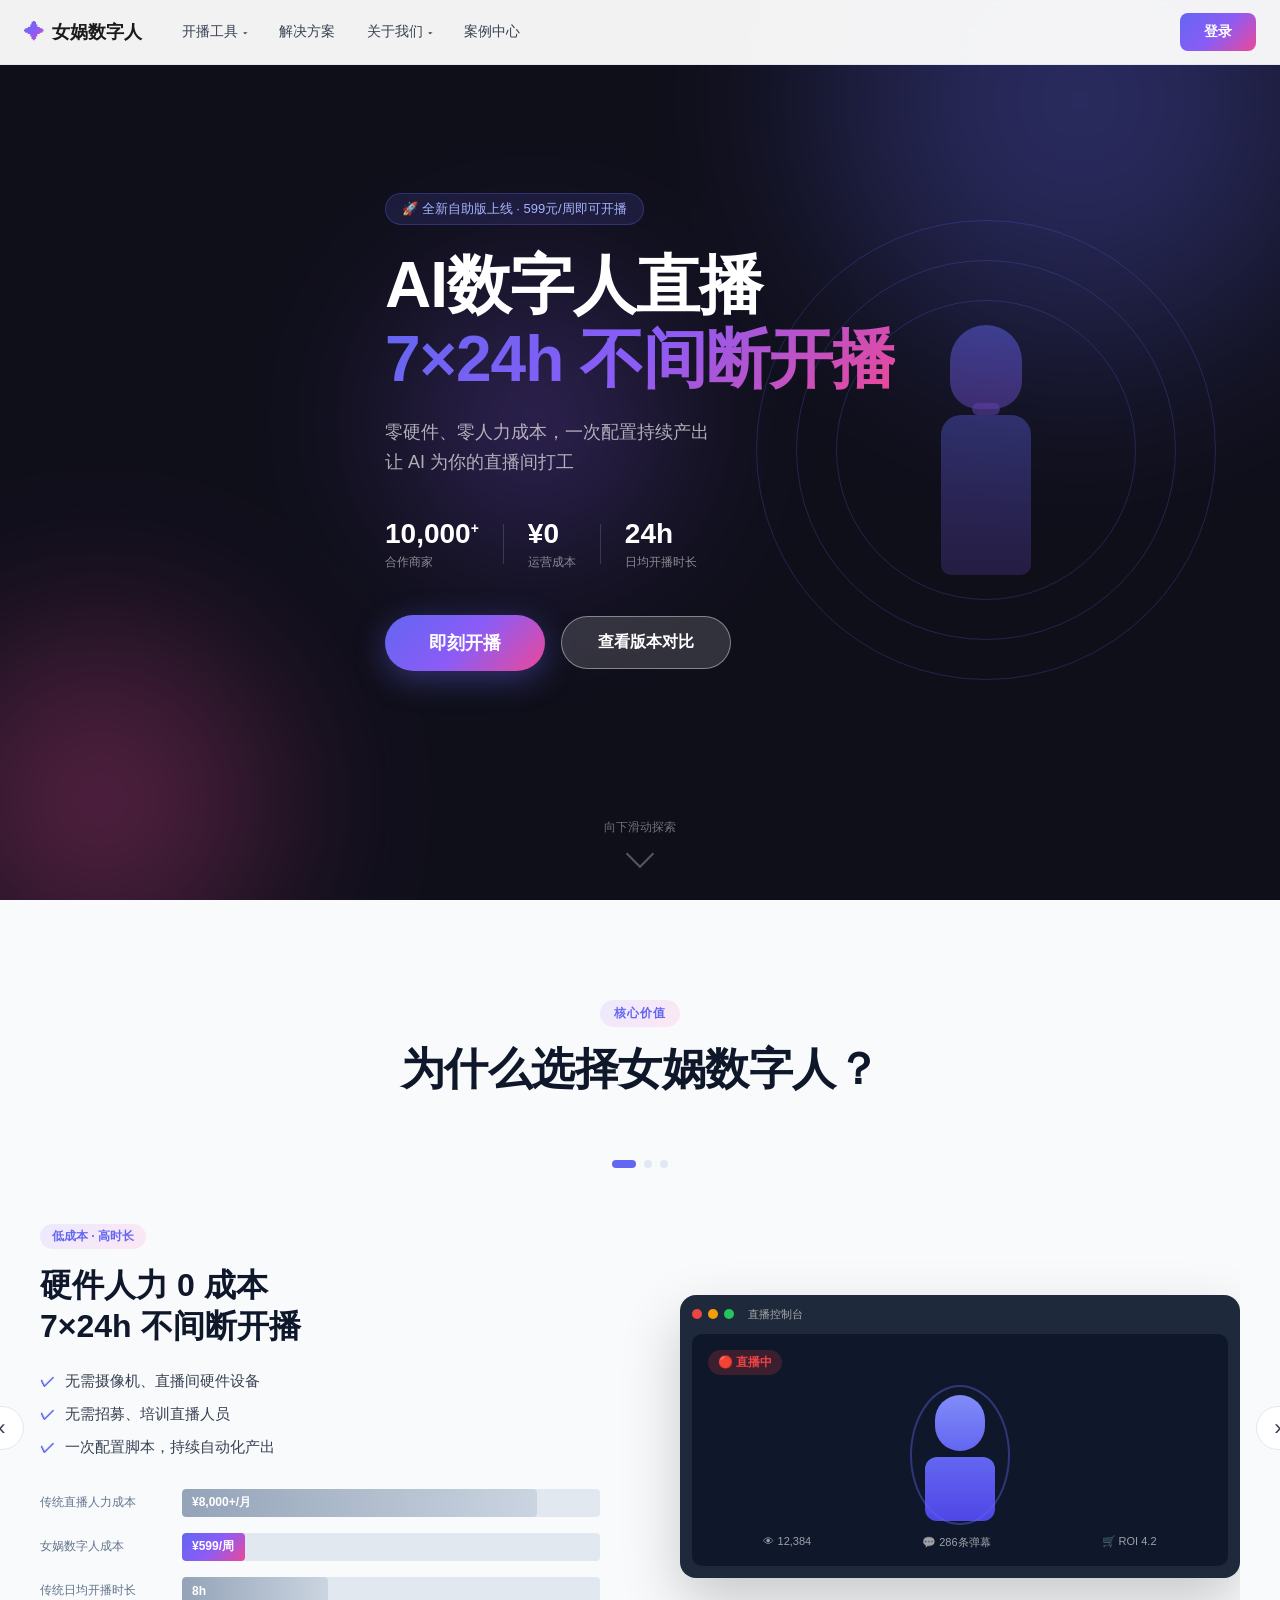
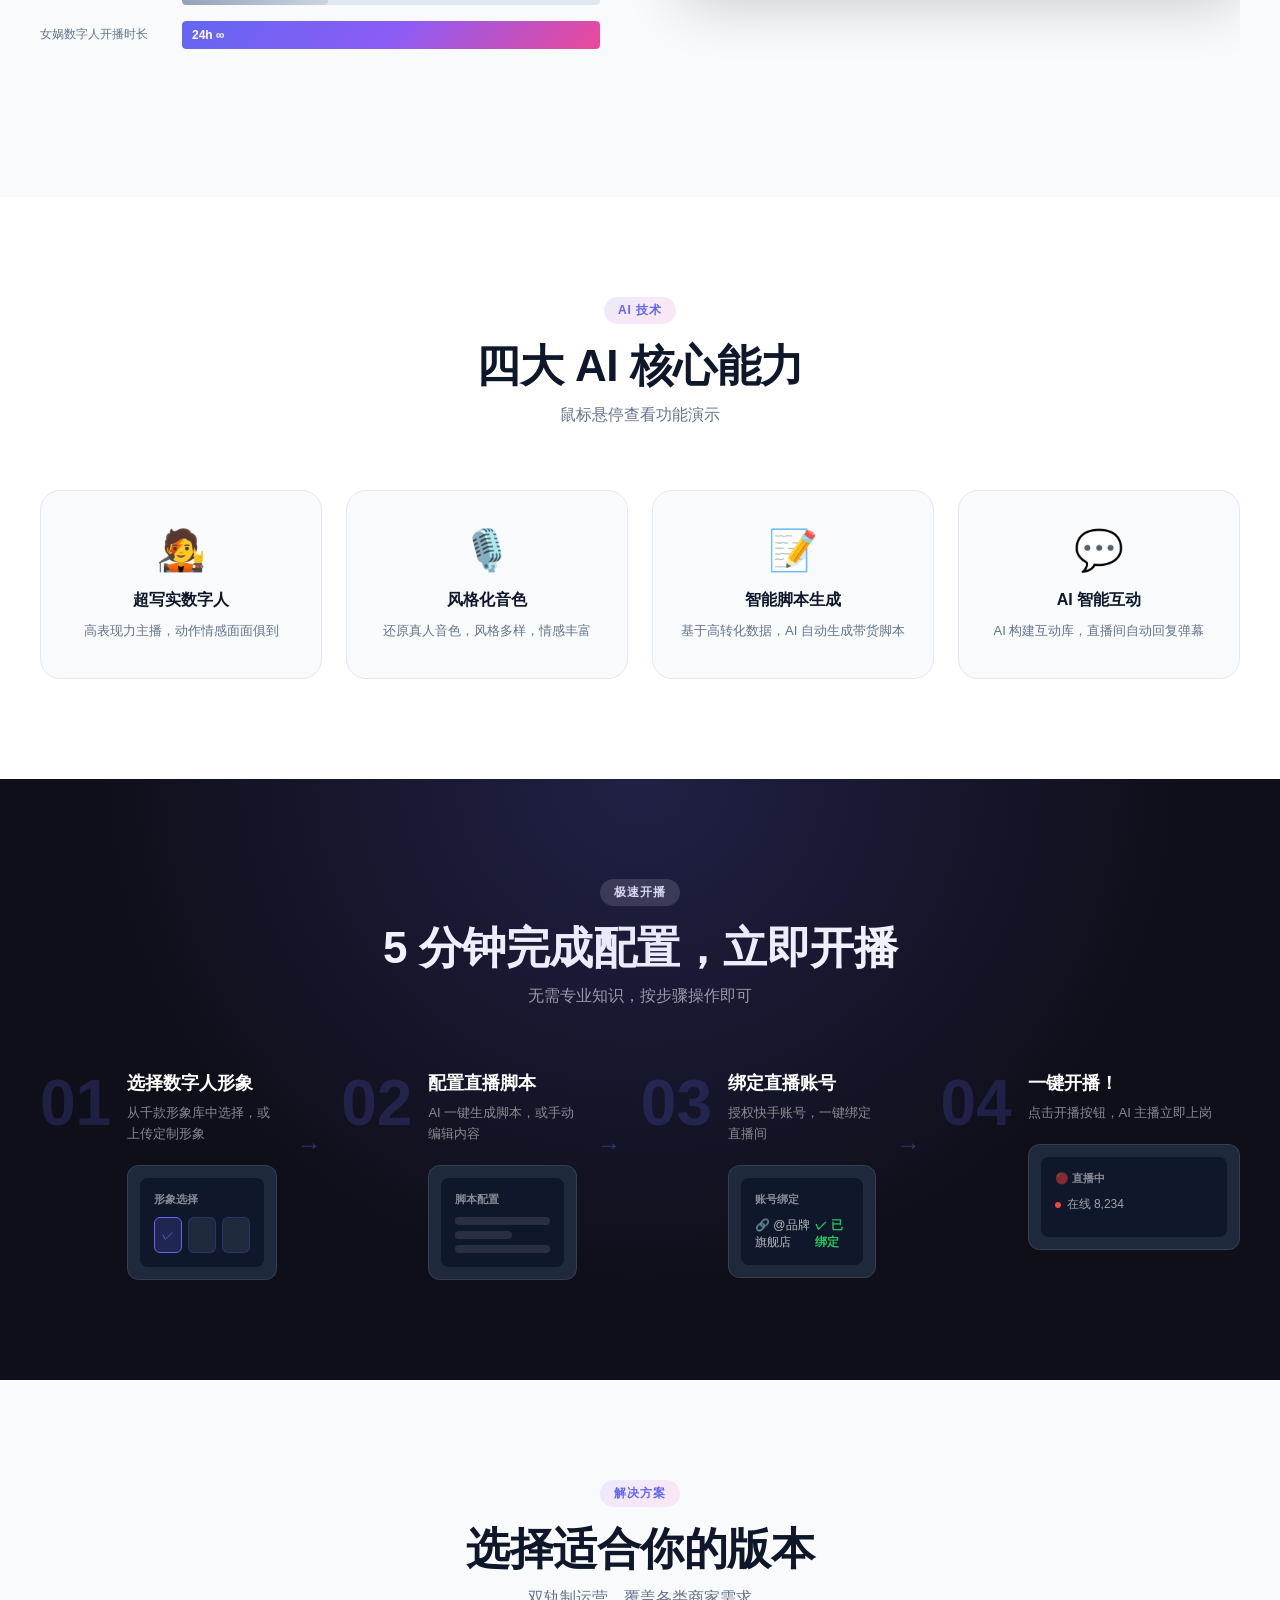
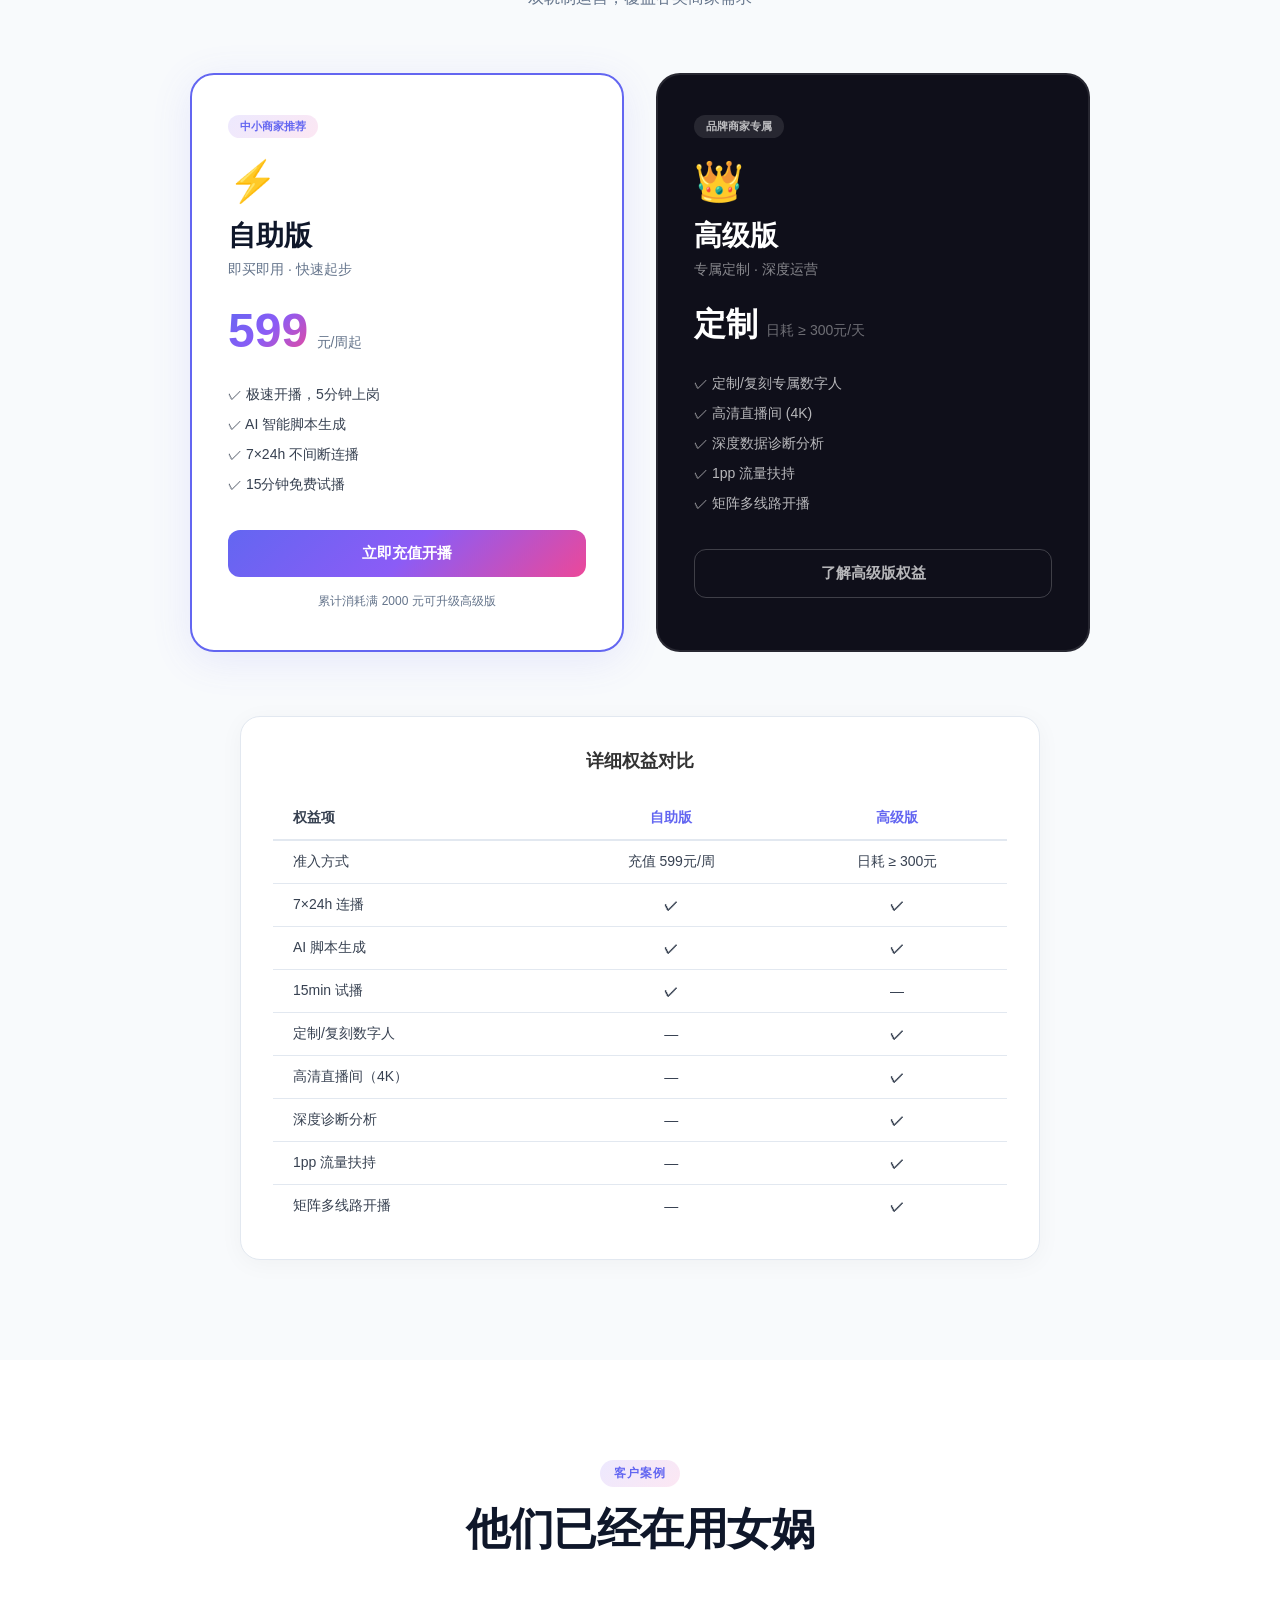
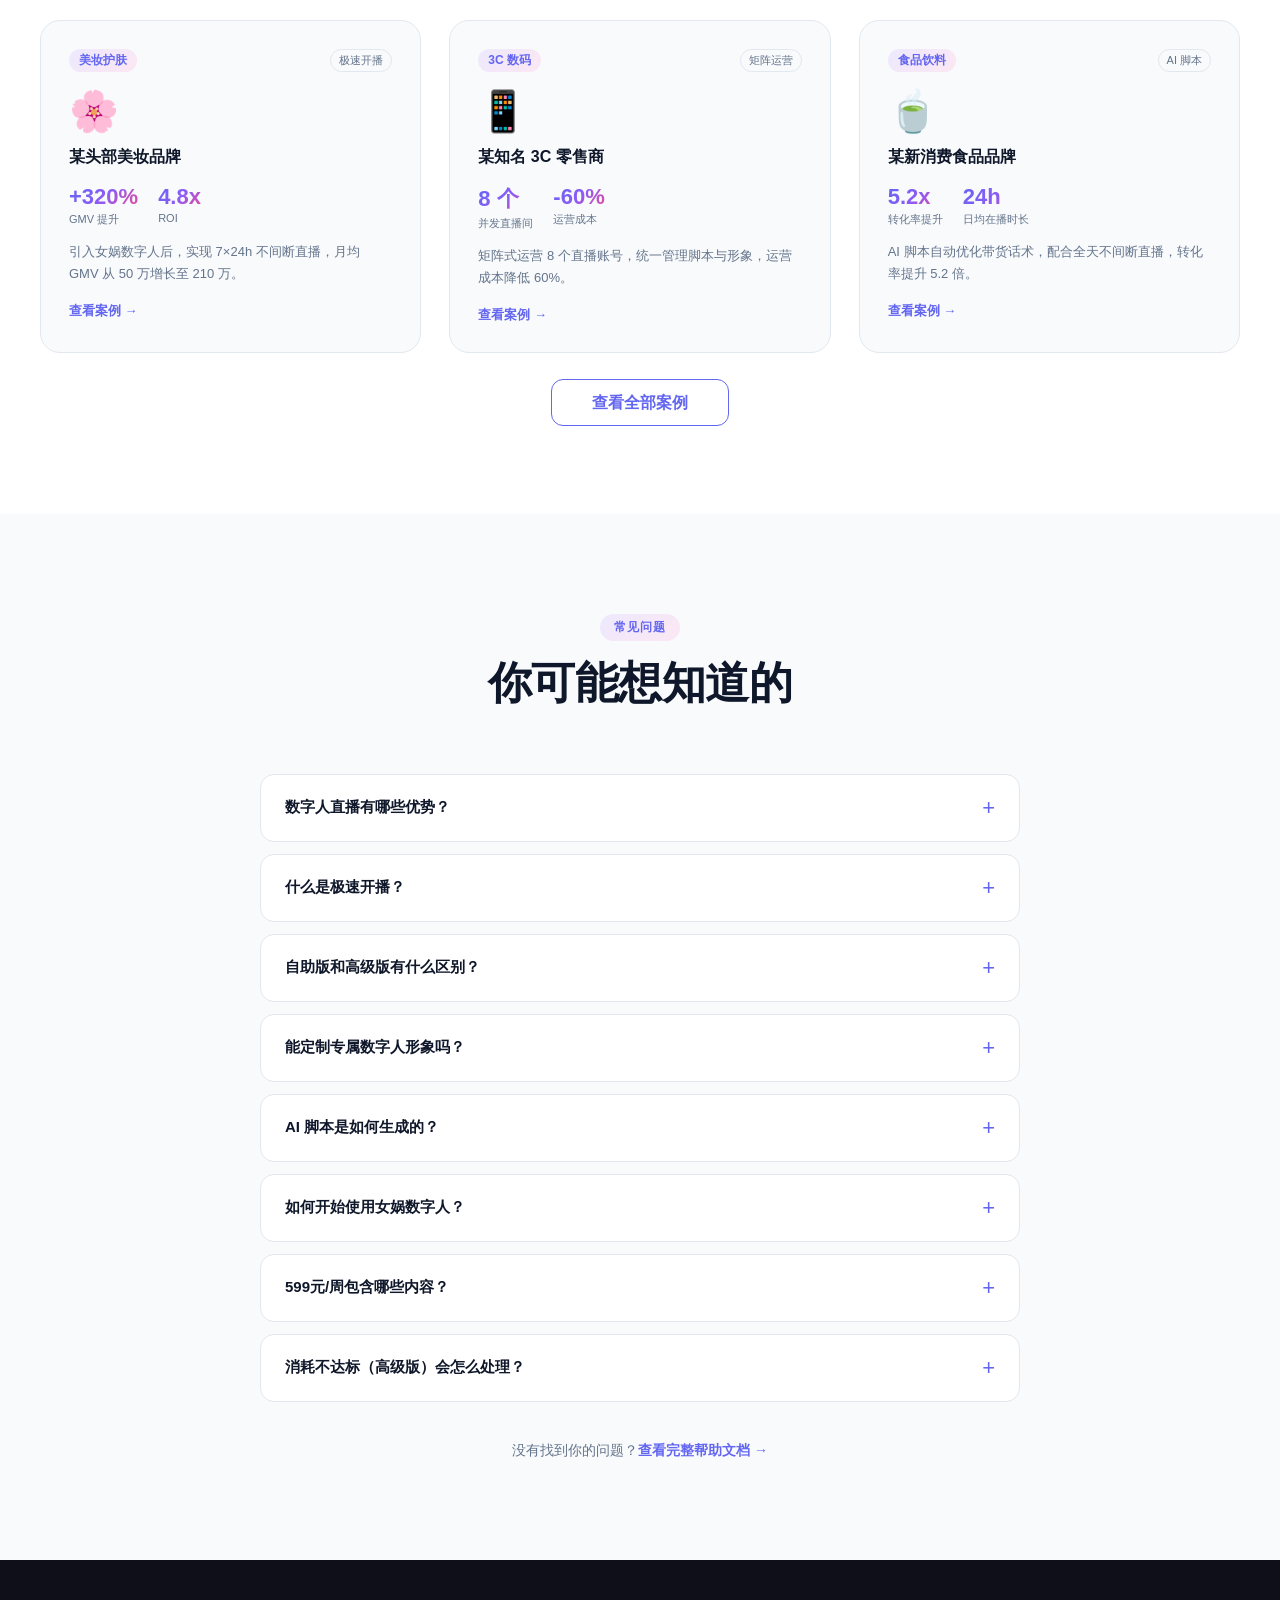
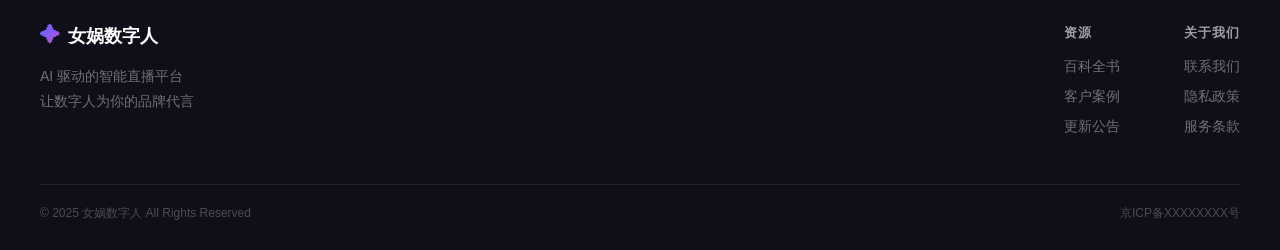
==== commit 660901b8: "fix: PRD微调 - 文案调整+定价改为599+极速开播CTA登录态判断" ====
--- a/index.html
+++ b/index.html
@@ -78,7 +78,7 @@
   </div>
 
   <div class="hero-content">
-    <div class="hero-badge">🚀 全新自助版上线 · 499元/周即可开播</div>
+    <div class="hero-badge">🚀 全新自助版上线 · 599元/周即可开播</div>
     <h1 class="hero-title">
       AI数字人直播<br />
       <span class="gradient-text">7×24h 不间断开播</span>
@@ -152,7 +152,7 @@
               </div>
               <div class="compare-row">
                 <span class="compare-label">女娲数字人成本</span>
-                <div class="compare-bar-wrap"><div class="compare-bar bar-good" style="width:15%"><span>¥499/周</span></div></div>
+                <div class="compare-bar-wrap"><div class="compare-bar bar-good" style="width:15%"><span>¥599/周</span></div></div>
               </div>
               <div class="compare-row">
                 <span class="compare-label">传统日均开播时长</span>
@@ -424,8 +424,8 @@
     </div>
   </div>
 
-  <div style="text-align:center;margin-top:48px;">
-    <button class="btn-primary btn-lg" onclick="goLogin()">立即体验极速开播</button>
+  <div style="text-align:center;margin-top:48px;" id="quickLaunchCTA">
+    <button class="btn-primary btn-lg" onclick="handleQuickLaunchCTA()">立即体验极速开播</button>
   </div>
 </section>
 
@@ -445,7 +445,7 @@
       <h3 class="plan-name">自助版</h3>
       <div class="plan-tagline">即买即用 · 快速起步</div>
       <div class="plan-price">
-        <span class="price-num">499</span>
+        <span class="price-num">599</span>
         <span class="price-unit">元/周起</span>
       </div>
       <ul class="plan-benefits">
@@ -491,7 +491,7 @@
         </tr>
       </thead>
       <tbody>
-        <tr><td>准入方式</td><td>充值 499元/周</td><td>日耗 ≥ 300元</td></tr>
+        <tr><td>准入方式</td><td>充值 599元/周</td><td>日耗 ≥ 300元</td></tr>
         <tr><td>7×24h 连播</td><td class="check-cell">✓</td><td class="check-cell">✓</td></tr>
         <tr><td>AI 脚本生成</td><td class="check-cell">✓</td><td class="check-cell">✓</td></tr>
         <tr><td>15min 试播</td><td class="check-cell">✓</td><td class="dash-cell">—</td></tr>
@@ -595,7 +595,7 @@
         <span>自助版和高级版有什么区别？</span><span class="faq-arrow">+</span>
       </div>
       <div class="faq-a">
-        自助版适合中小商家，充值 499元/周即可使用基础直播功能（极速开播、AI脚本、7×24h连播）；高级版面向日均消耗 ≥ 300 元的品牌商家，提供定制数字人、4K 直播间、1pp 流量扶持等高阶功能。
+        自助版适合中小商家，充值 599元/周即可使用基础直播功能（极速开播、AI脚本、7×24h连播）；高级版面向日均消耗 ≥ 300 元的品牌商家，提供定制数字人、4K 直播间、1pp 流量扶持等高阶功能。
       </div>
     </div>
 
@@ -628,10 +628,10 @@
 
     <div class="faq-item">
       <div class="faq-q" onclick="toggleFaq(this)">
-        <span>499元/周包含哪些内容？</span><span class="faq-arrow">+</span>
+        <span>599元/周包含哪些内容？</span><span class="faq-arrow">+</span>
       </div>
       <div class="faq-a">
-        自助版 499元/周包含：极速开播功能使用权、AI 脚本生成次数（不限量）、7×24h 不间断开播时长、15 分钟免费试播、基础数据报表。
+        自助版 599元/周包含：极速开播功能使用权、AI 脚本生成次数（不限量）、7×24h 不间断开播时长、15 分钟免费试播、基础数据报表。
       </div>
     </div>
 
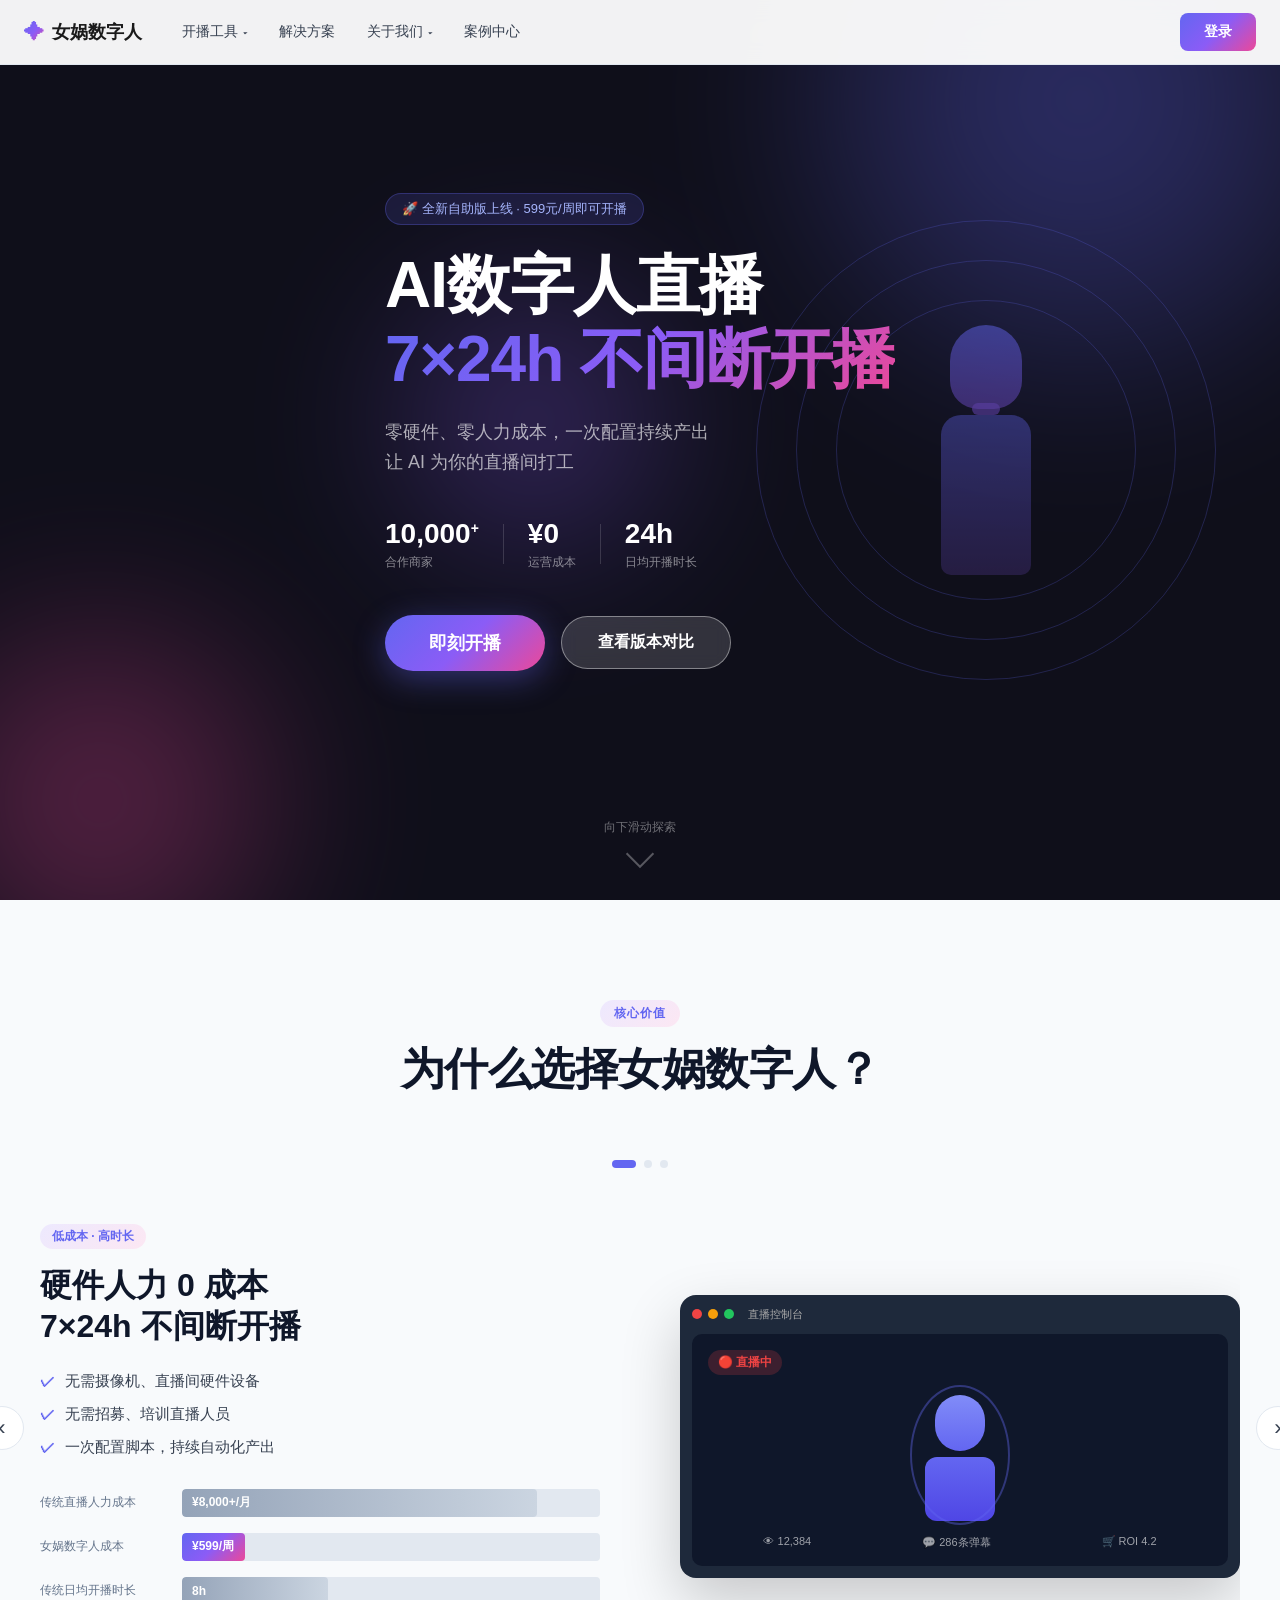
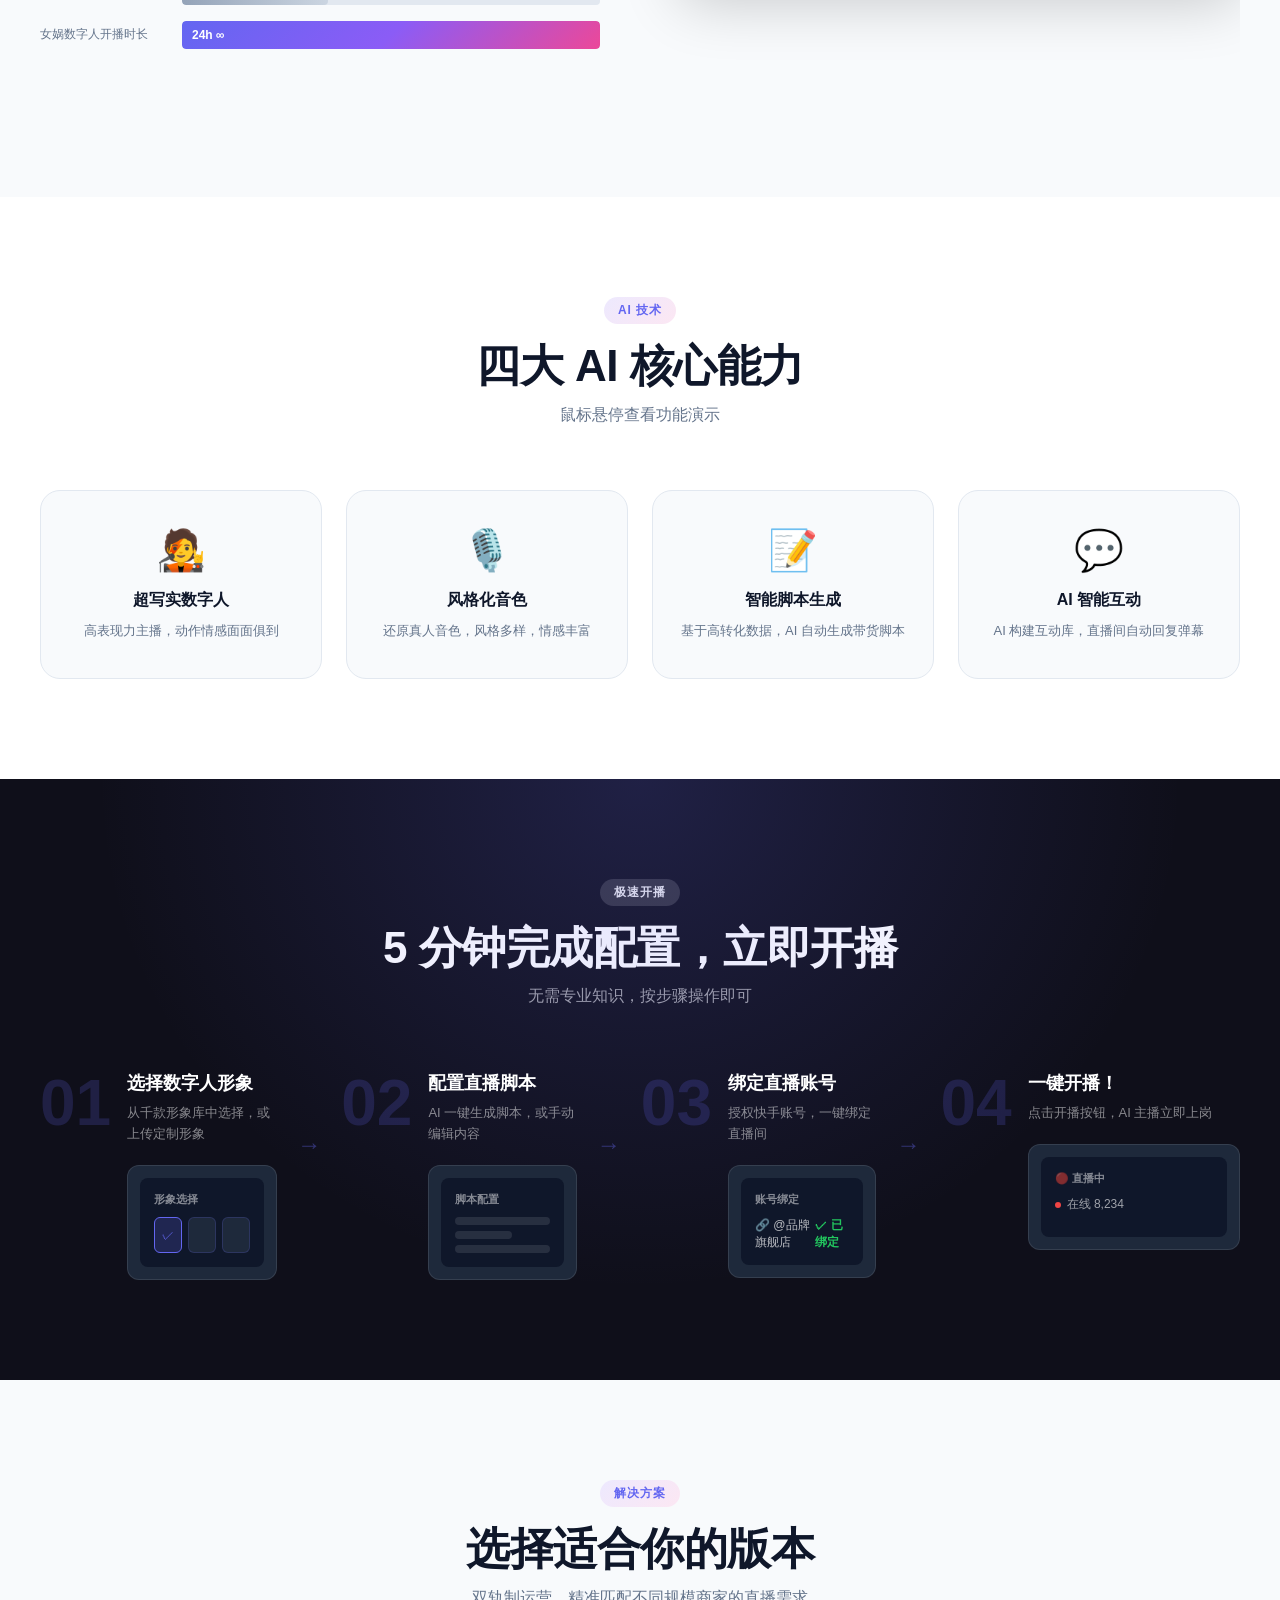
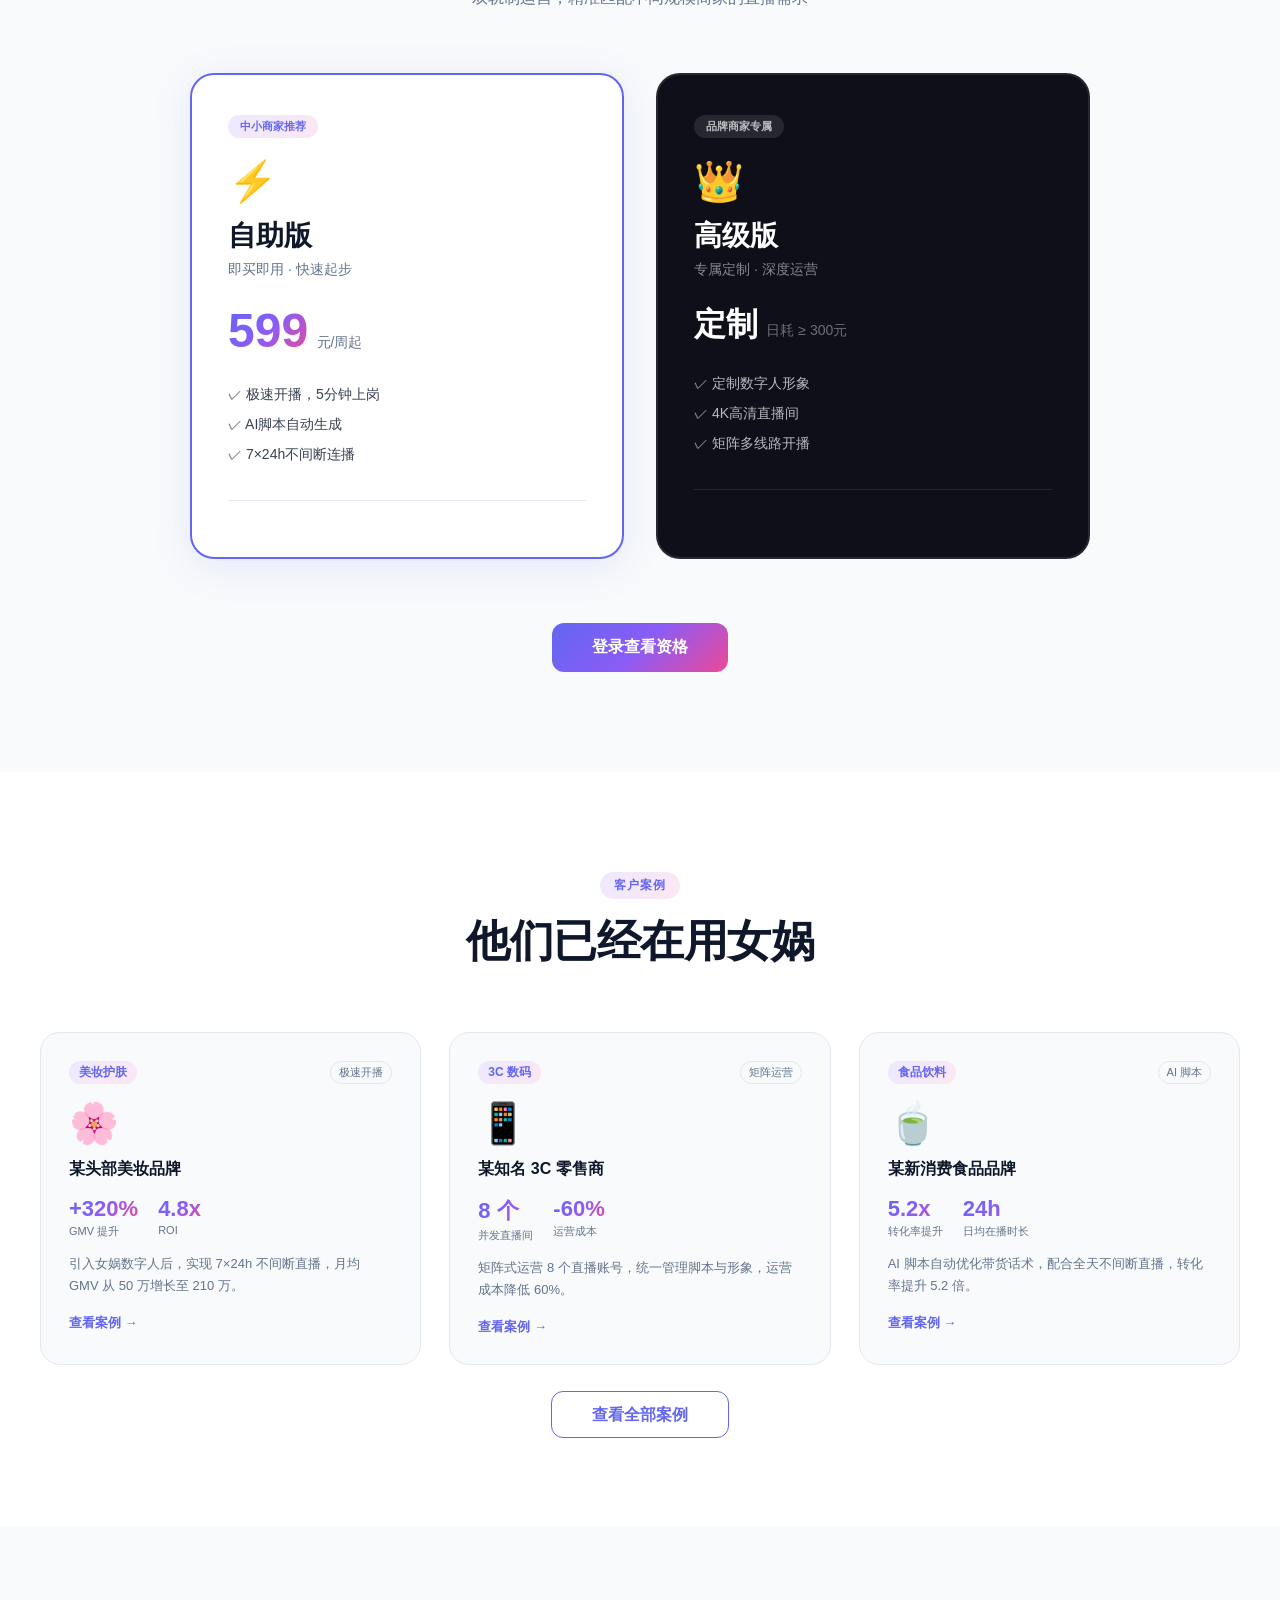
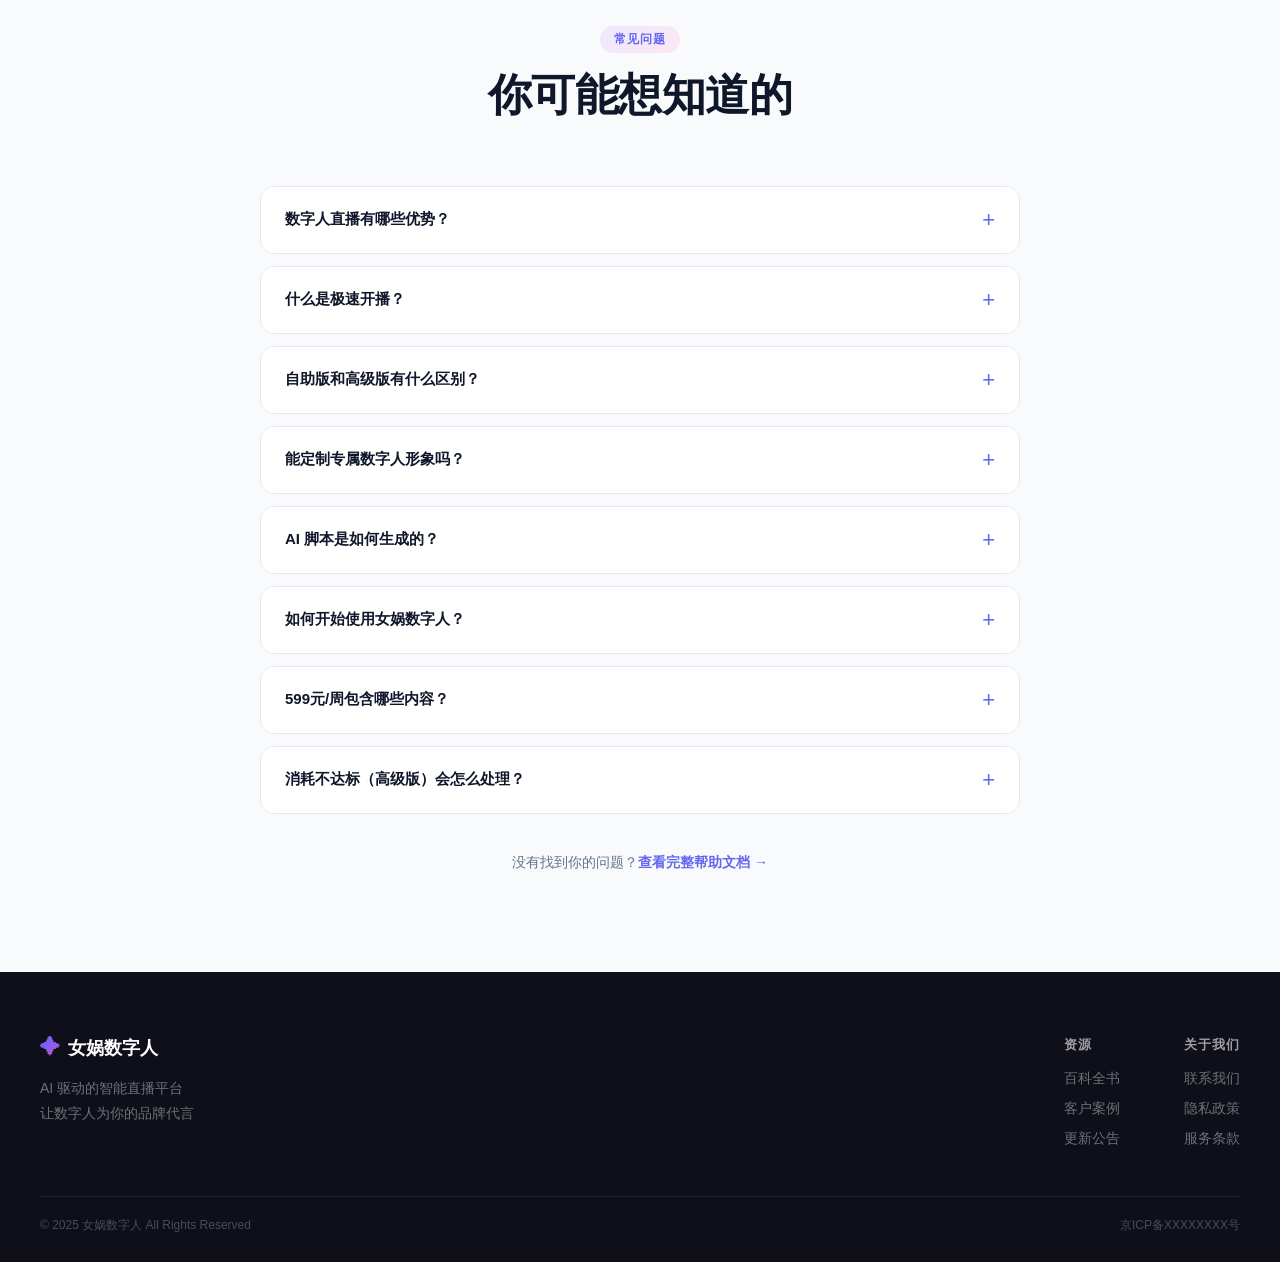
==== commit 8ce54102: "feat: 解决方案页CTA重构 - 单一通用按钮 + 卡片视觉状态区分 - 新建收银台页面 cashier.html（占位） - 首页P6精简为3个核心权益对比 - 移除卡片内CTA，改为通用按钮 " ====
--- a/index.html
+++ b/index.html
@@ -434,12 +434,12 @@
   <div class="section-header">
     <div class="section-tag">解决方案</div>
     <h2 class="section-title">选择适合你的版本</h2>
-    <p class="section-desc">双轨制运营，覆盖各类商家需求</p>
-  </div>
-
-  <div class="plan-cards">
+    <p class="section-desc">双轨制运营，精准匹配不同规模商家的直播需求</p>
+  </div>
+
+  <div class="plan-cards" id="planCards">
     <!-- 自助版 -->
-    <div class="plan-card plan-self">
+    <div class="plan-card plan-self" id="planSelf">
       <div class="plan-badge">中小商家推荐</div>
       <div class="plan-icon">⚡</div>
       <h3 class="plan-name">自助版</h3>
@@ -450,58 +450,34 @@
       </div>
       <ul class="plan-benefits">
         <li>✓ 极速开播，5分钟上岗</li>
-        <li>✓ AI 智能脚本生成</li>
-        <li>✓ 7×24h 不间断连播</li>
-        <li>✓ 15分钟免费试播</li>
+        <li>✓ AI脚本自动生成</li>
+        <li>✓ 7×24h不间断连播</li>
       </ul>
-      <button class="btn-plan-primary" onclick="goLogin()">立即充值开播</button>
-      <p class="plan-note">累计消耗满 2000 元可升级高级版</p>
+      <div class="plan-card-note" id="planSelfNote"></div>
     </div>
 
     <!-- 高级版 -->
-    <div class="plan-card plan-pro">
+    <div class="plan-card plan-pro" id="planPro">
       <div class="plan-badge badge-pro">品牌商家专属</div>
       <div class="plan-icon">👑</div>
       <h3 class="plan-name">高级版</h3>
       <div class="plan-tagline">专属定制 · 深度运营</div>
       <div class="plan-price">
         <span class="price-num">定制</span>
-        <span class="price-unit">日耗 ≥ 300元/天</span>
+        <span class="price-unit">日耗 ≥ 300元</span>
       </div>
       <ul class="plan-benefits">
-        <li>✓ 定制/复刻专属数字人</li>
-        <li>✓ 高清直播间 (4K)</li>
-        <li>✓ 深度数据诊断分析</li>
-        <li>✓ 1pp 流量扶持</li>
+        <li>✓ 定制数字人形象</li>
+        <li>✓ 4K高清直播间</li>
         <li>✓ 矩阵多线路开播</li>
       </ul>
-      <button class="btn-plan-ghost" onclick="location.href='solution.html'">了解高级版权益</button>
-    </div>
-  </div>
-
-  <!-- 权益对比表 -->
-  <div class="compare-table-wrap">
-    <h3 style="text-align:center;margin-bottom:24px;font-size:18px;color:#333">详细权益对比</h3>
-    <table class="compare-table">
-      <thead>
-        <tr>
-          <th>权益项</th>
-          <th>自助版</th>
-          <th>高级版</th>
-        </tr>
-      </thead>
-      <tbody>
-        <tr><td>准入方式</td><td>充值 599元/周</td><td>日耗 ≥ 300元</td></tr>
-        <tr><td>7×24h 连播</td><td class="check-cell">✓</td><td class="check-cell">✓</td></tr>
-        <tr><td>AI 脚本生成</td><td class="check-cell">✓</td><td class="check-cell">✓</td></tr>
-        <tr><td>15min 试播</td><td class="check-cell">✓</td><td class="dash-cell">—</td></tr>
-        <tr><td>定制/复刻数字人</td><td class="dash-cell">—</td><td class="check-cell">✓</td></tr>
-        <tr><td>高清直播间（4K）</td><td class="dash-cell">—</td><td class="check-cell">✓</td></tr>
-        <tr><td>深度诊断分析</td><td class="dash-cell">—</td><td class="check-cell">✓</td></tr>
-        <tr><td>1pp 流量扶持</td><td class="dash-cell">—</td><td class="check-cell">✓</td></tr>
-        <tr><td>矩阵多线路开播</td><td class="dash-cell">—</td><td class="check-cell">✓</td></tr>
-      </tbody>
-    </table>
+      <div class="plan-card-note" id="planProNote"></div>
+    </div>
+  </div>
+
+  <!-- 通用CTA按钮 -->
+  <div class="solution-cta-wrap" id="solutionCTA">
+    <button class="btn-primary btn-lg" id="solutionCTABtn" onclick="handleSolutionCTA()">登录查看资格</button>
   </div>
 </section>
 
--- a/style.css
+++ b/style.css
@@ -676,6 +676,51 @@
 
 .plan-note { text-align: center; font-size: 12px; color: var(--text-muted); margin-top: 16px; }
 
+/* Plan card states */
+.plan-card.recommended {
+  border-color: var(--primary);
+  box-shadow: 0 0 0 3px rgba(99,102,241,.15), 0 20px 50px rgba(0,0,0,.12);
+}
+.plan-card.recommended::before {
+  content: '系统推荐';
+  position: absolute;
+  top: -12px;
+  left: 50%;
+  transform: translateX(-50%);
+  background: var(--gradient);
+  color: #fff;
+  font-size: 12px;
+  font-weight: 700;
+  padding: 4px 16px;
+  border-radius: 20px;
+}
+.plan-card.current {
+  border-color: #22c55e;
+}
+.plan-card.current::before {
+  content: '当前版本';
+  background: #22c55e;
+}
+.plan-card.disabled {
+  opacity: .5;
+  pointer-events: none;
+}
+.plan-card-note {
+  font-size: 12px;
+  color: var(--text-muted);
+  text-align: center;
+  margin-top: 16px;
+  padding-top: 16px;
+  border-top: 1px solid var(--border);
+}
+.plan-pro .plan-card-note {
+  border-top-color: rgba(255,255,255,.1);
+  color: rgba(255,255,255,.45);
+}
+
+/* Solution CTA container */
+.solution-cta-wrap { text-align: center; margin-top: 32px; }
+
 /* Compare table */
 .compare-table-wrap {
   max-width: 800px;
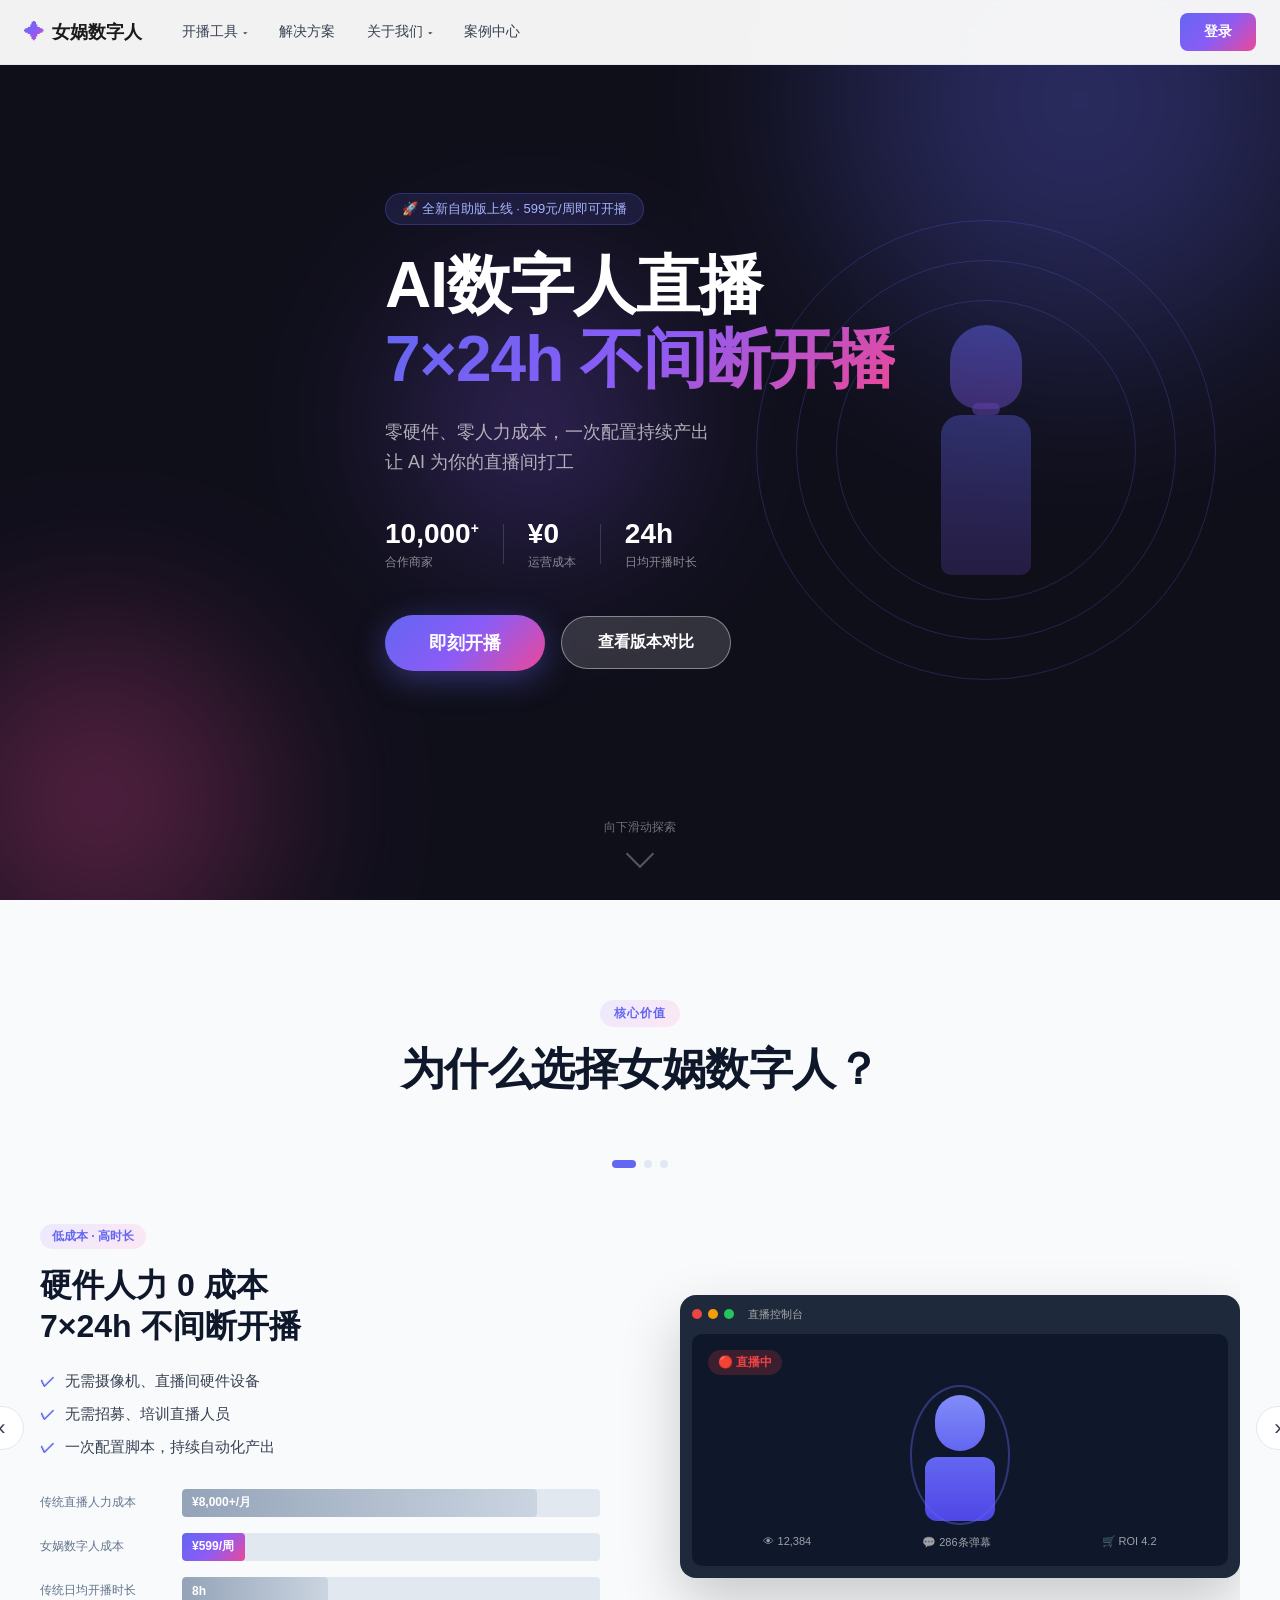
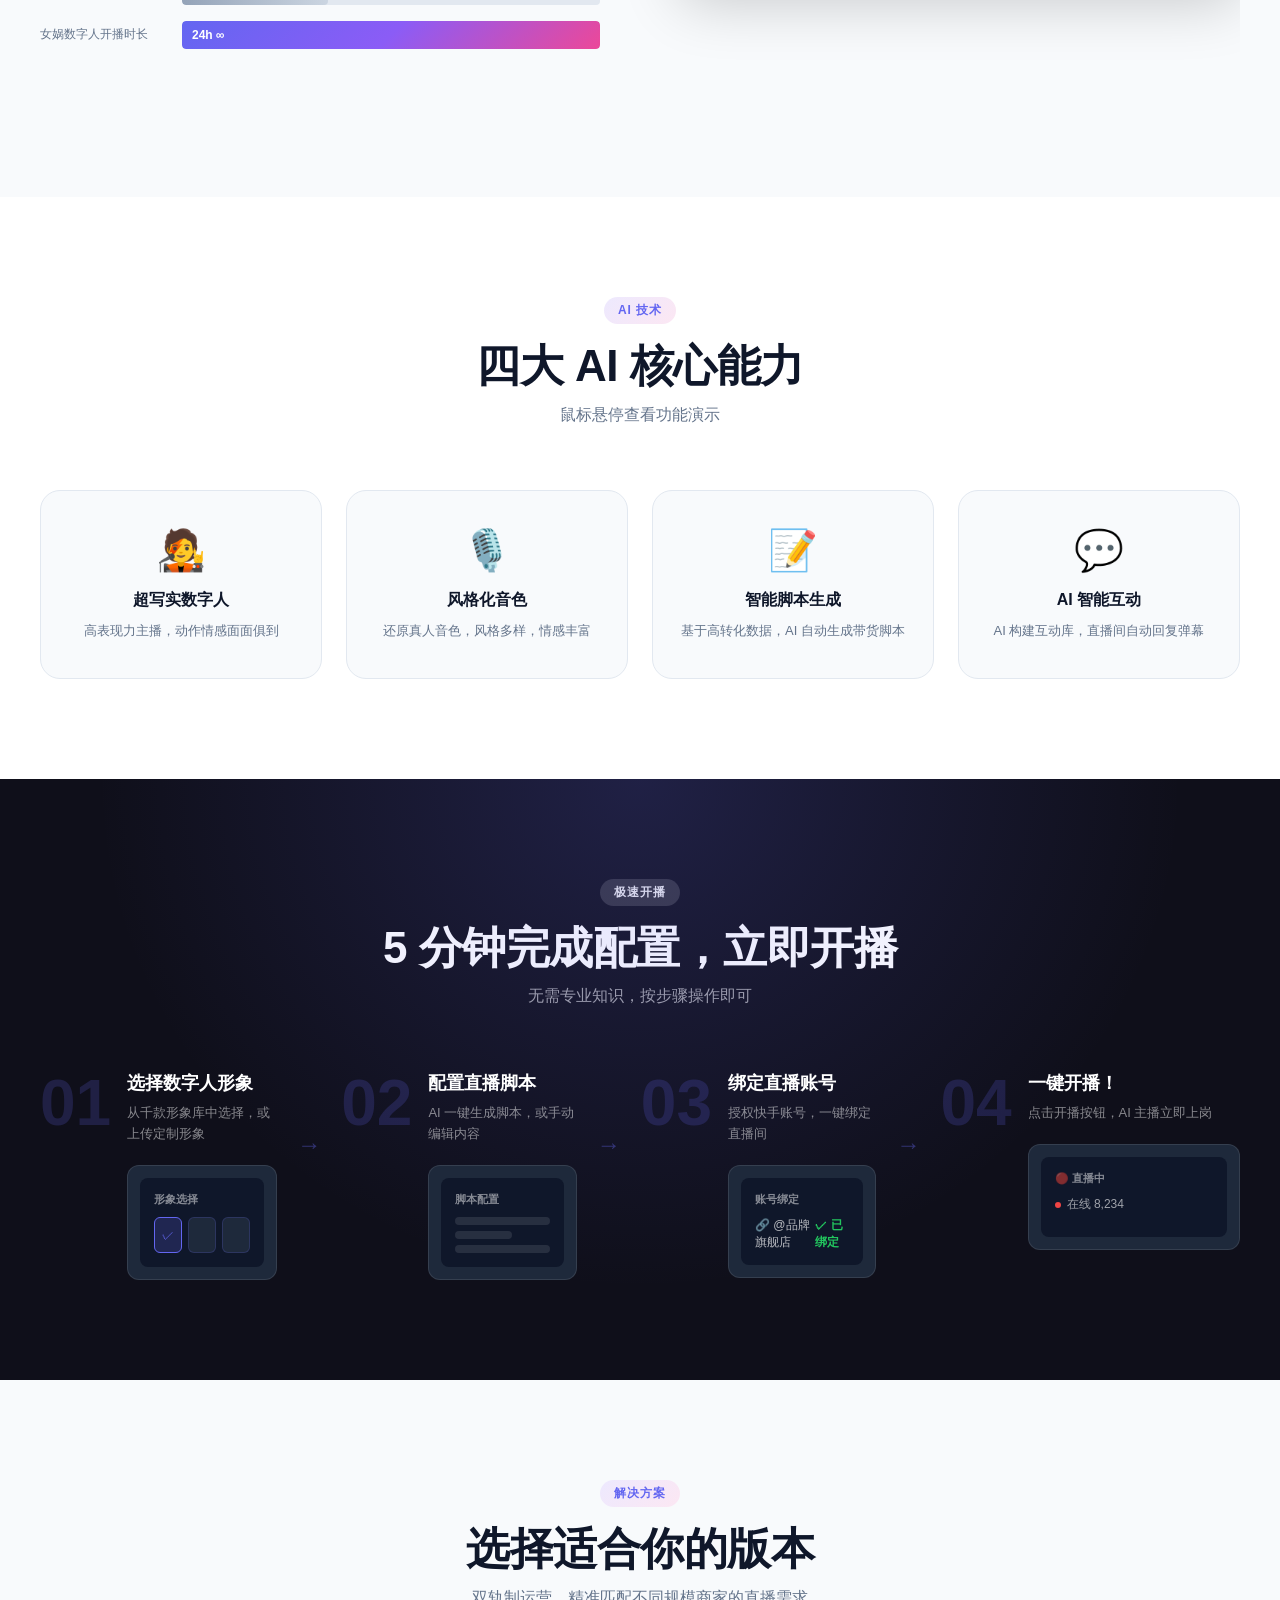
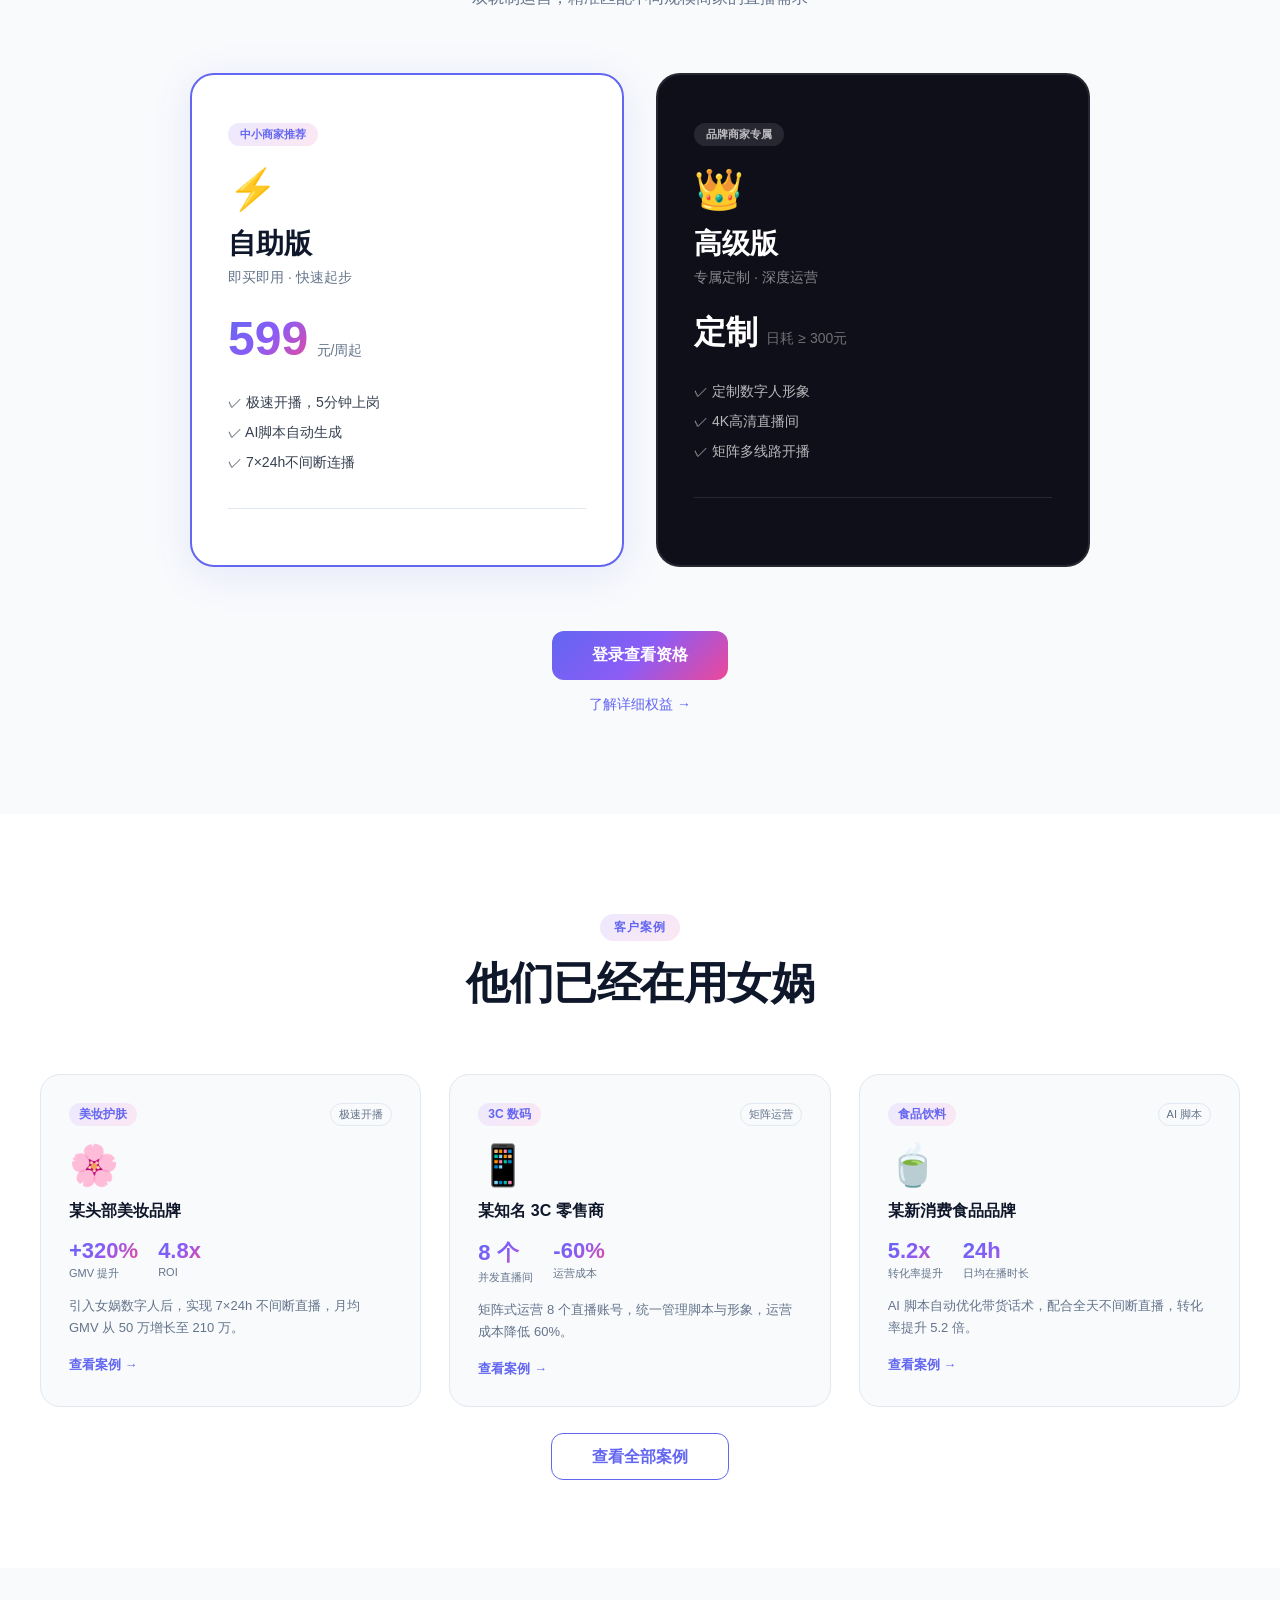
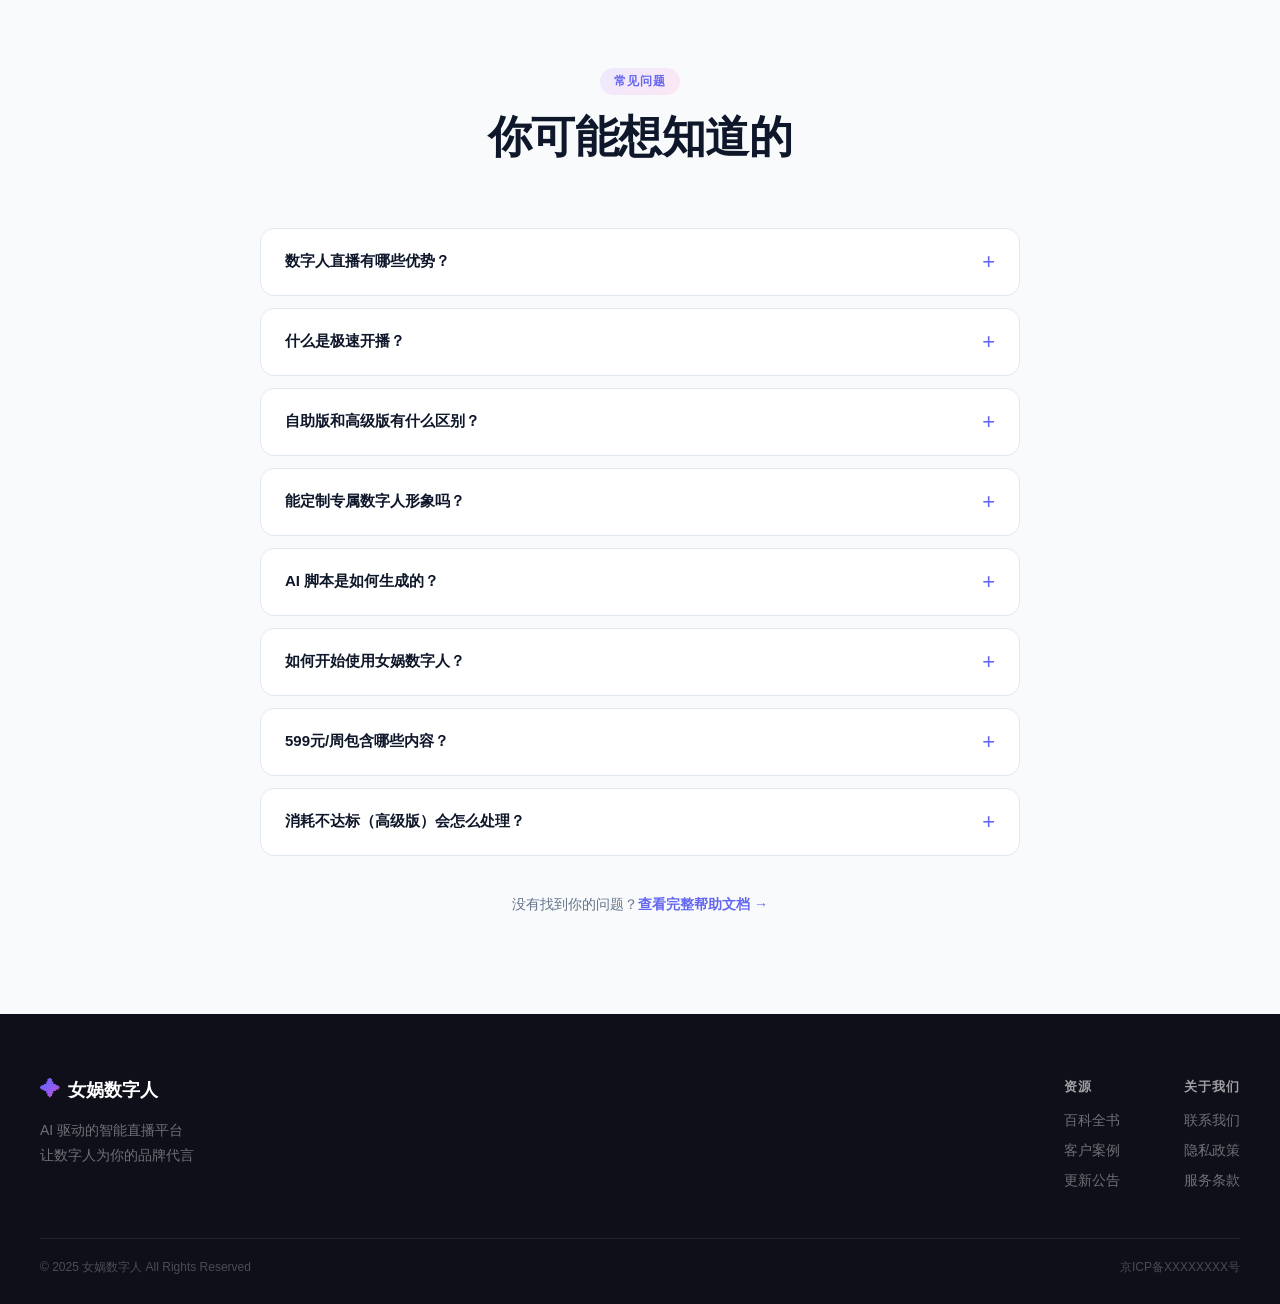
==== commit cf74ef68: "fix: 解决方案页交互优化 - 首页P6添加「了解详细权益」引导链接 - 移除卡片overflow:hidden，修复推荐标签显示不全 - 「系统推荐」改为「消耗匹配」 - 高消耗用户时自助版不显示" ====
--- a/index.html
+++ b/index.html
@@ -45,7 +45,7 @@
         <span class="bell-btn" onclick="location.href='console.html#messages'" title="消息中心">
           🔔<span class="badge" id="navBadge">3</span>
         </span>
-        <a href="console.html" class="btn-outline">进入控制台</a>
+        <a href="console.html" class="btn-outline" id="navConsoleLink" style="display:none;">进入控制台</a>
         <div class="avatar-wrap" id="avatarWrap">
           <div class="avatar">广</div>
           <div class="avatar-dropdown">
@@ -478,6 +478,7 @@
   <!-- 通用CTA按钮 -->
   <div class="solution-cta-wrap" id="solutionCTA">
     <button class="btn-primary btn-lg" id="solutionCTABtn" onclick="handleSolutionCTA()">登录查看资格</button>
+    <p class="solution-cta-hint"><a href="solution.html">了解详细权益 →</a></p>
   </div>
 </section>
 
--- a/style.css
+++ b/style.css
@@ -630,9 +630,8 @@
 
 .plan-card {
   border-radius: 24px;
-  padding: 40px 36px;
+  padding: 48px 36px 40px;
   position: relative;
-  overflow: hidden;
   transition: transform .2s;
 }
 .plan-card:hover { transform: translateY(-4px); }
@@ -682,7 +681,7 @@
   box-shadow: 0 0 0 3px rgba(99,102,241,.15), 0 20px 50px rgba(0,0,0,.12);
 }
 .plan-card.recommended::before {
-  content: '系统推荐';
+  content: '消耗匹配';
   position: absolute;
   top: -12px;
   left: 50%;
@@ -693,6 +692,7 @@
   font-weight: 700;
   padding: 4px 16px;
   border-radius: 20px;
+  z-index: 10;
 }
 .plan-card.current {
   border-color: #22c55e;
@@ -702,8 +702,7 @@
   background: #22c55e;
 }
 .plan-card.disabled {
-  opacity: .5;
-  pointer-events: none;
+  /* 不使用置灰效果，保持正常显示 */
 }
 .plan-card-note {
   font-size: 12px;
@@ -720,6 +719,9 @@
 
 /* Solution CTA container */
 .solution-cta-wrap { text-align: center; margin-top: 32px; }
+.solution-cta-hint { margin-top: 16px; font-size: 14px; }
+.solution-cta-hint a { color: var(--primary); font-weight: 500; }
+.solution-cta-hint a:hover { text-decoration: underline; }
 
 /* Compare table */
 .compare-table-wrap {
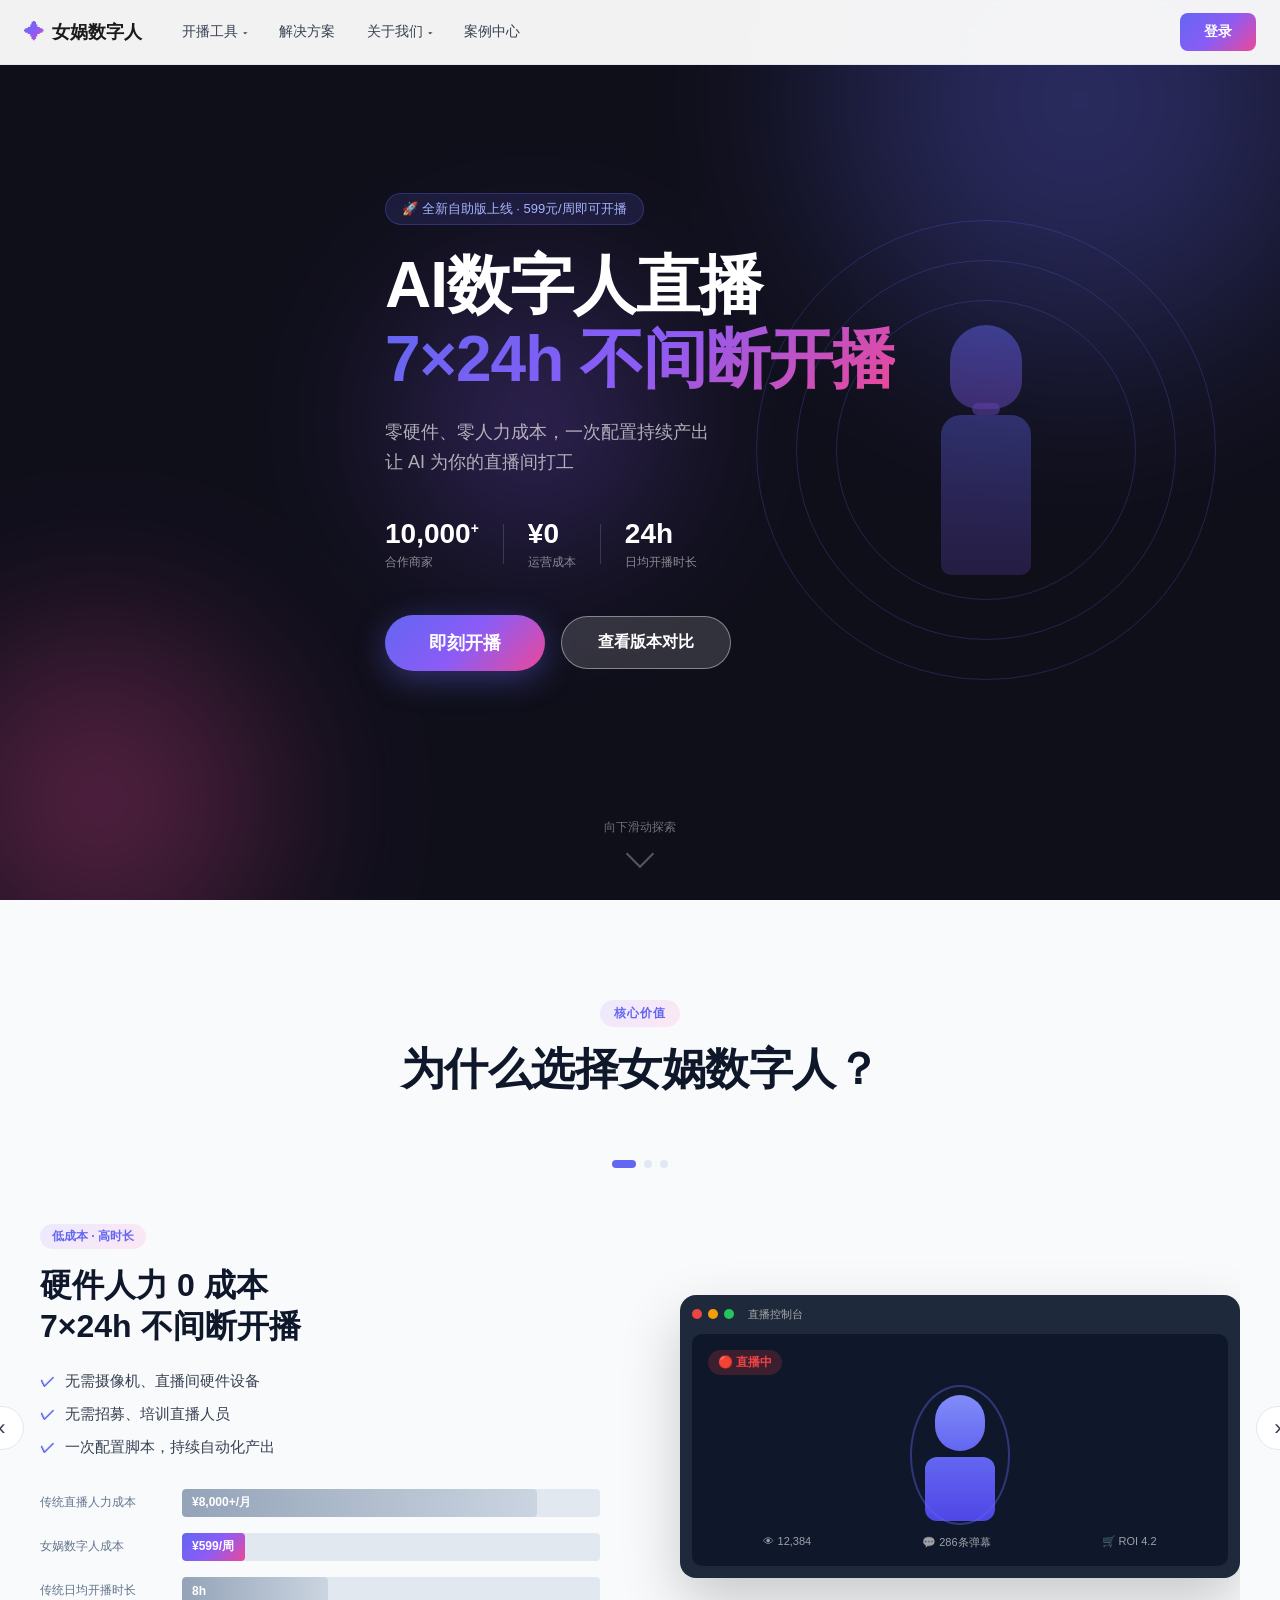
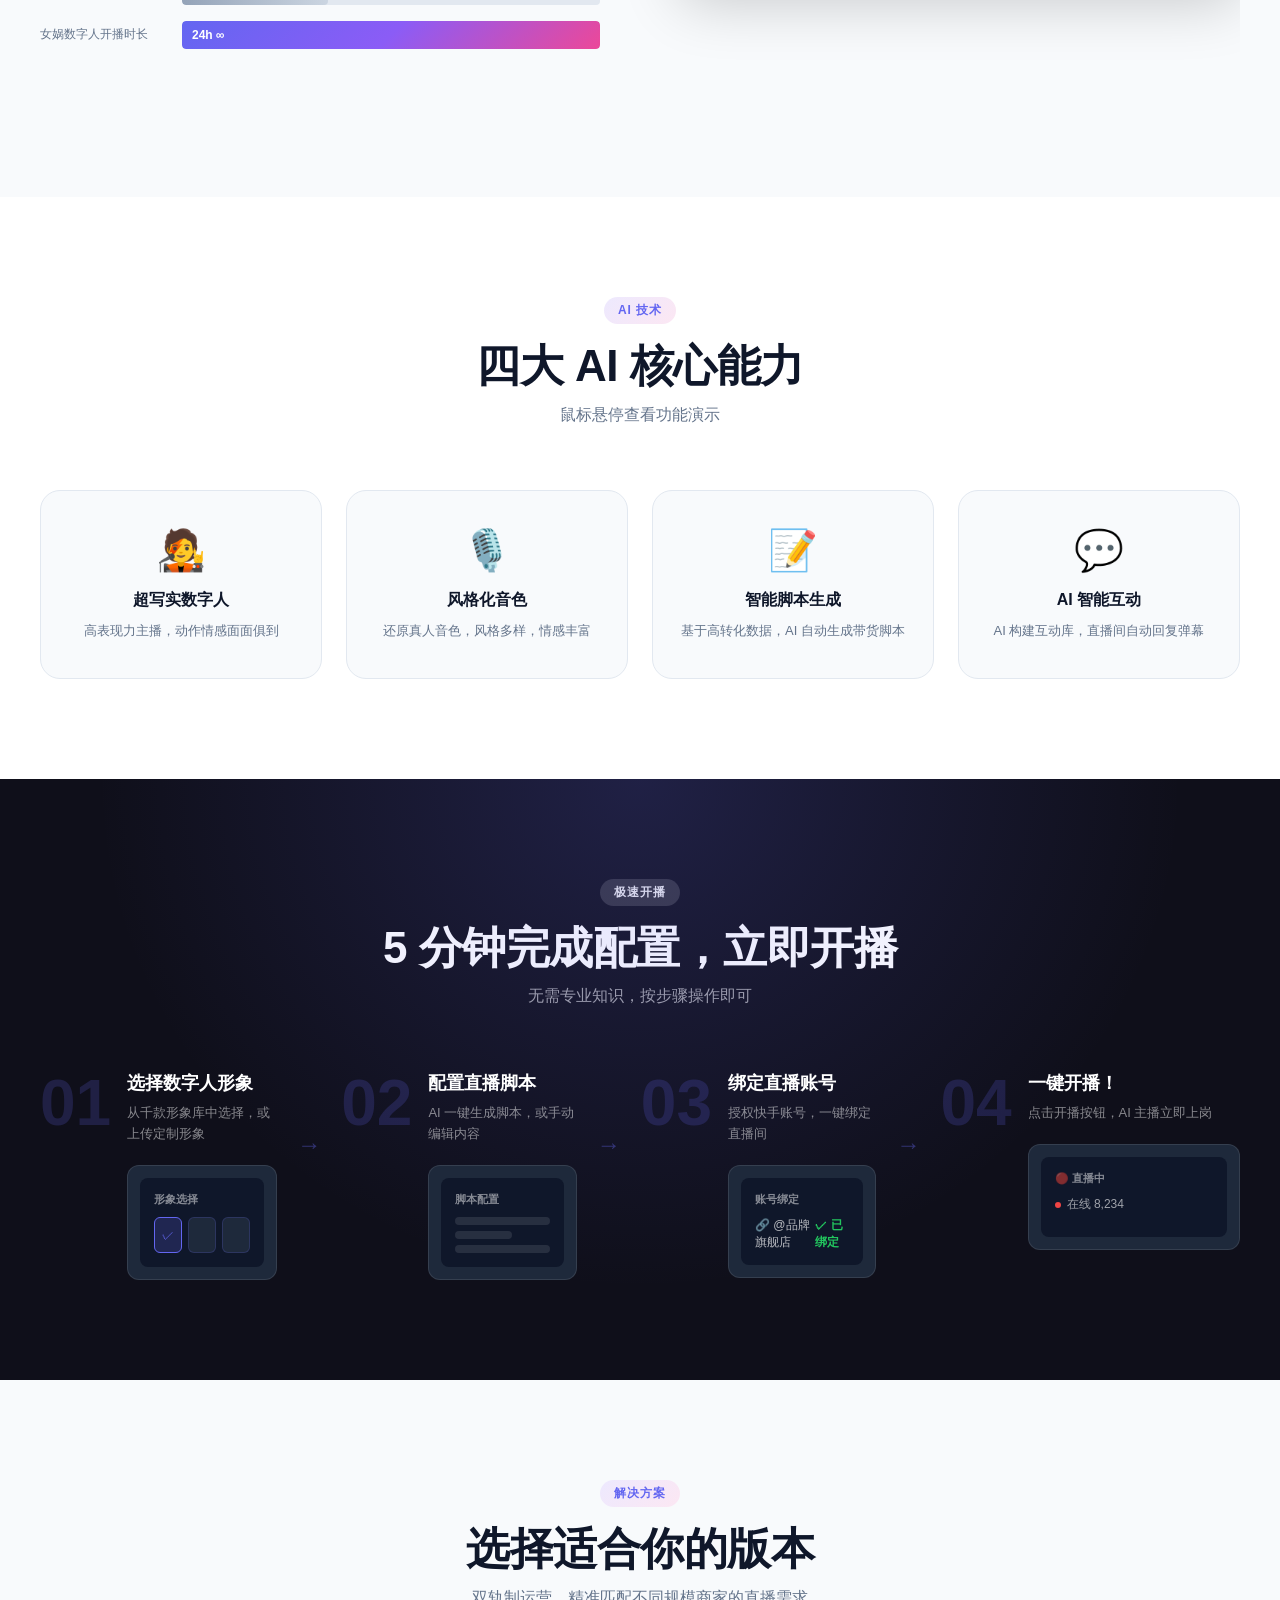
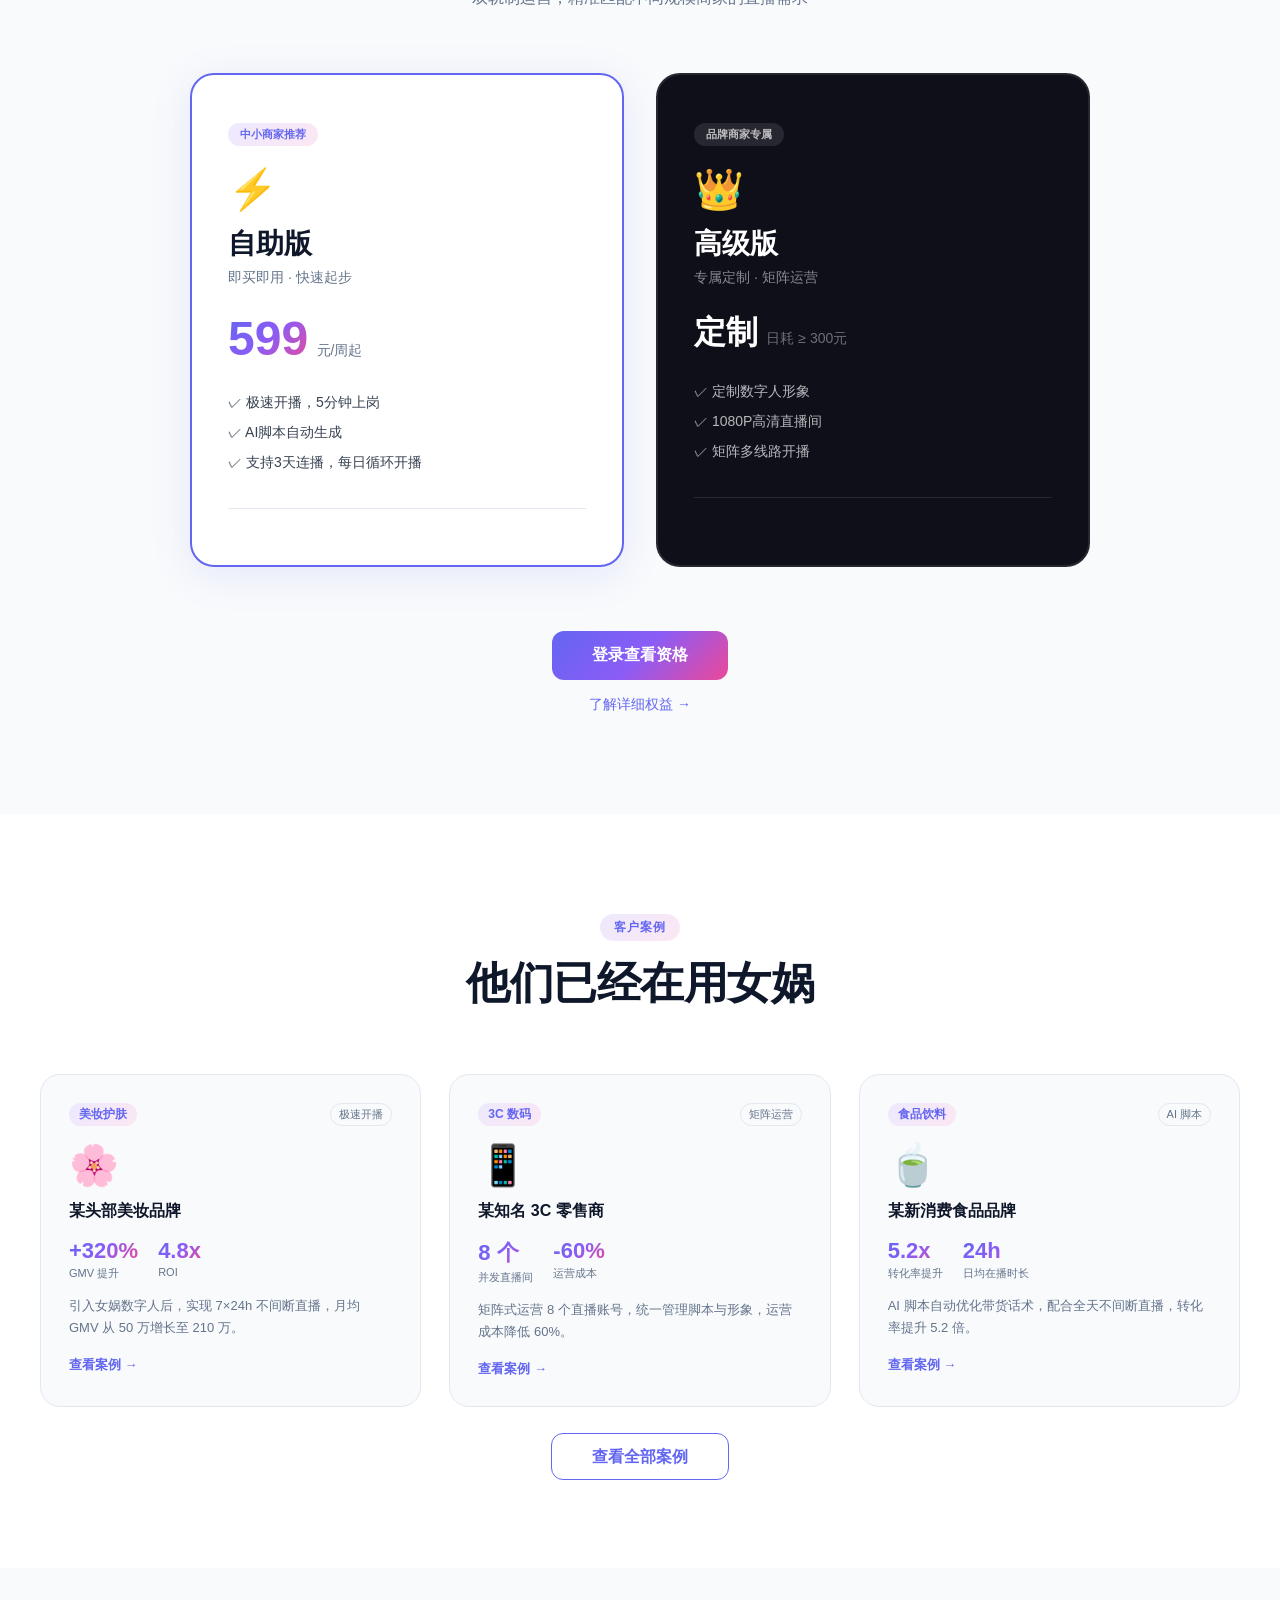
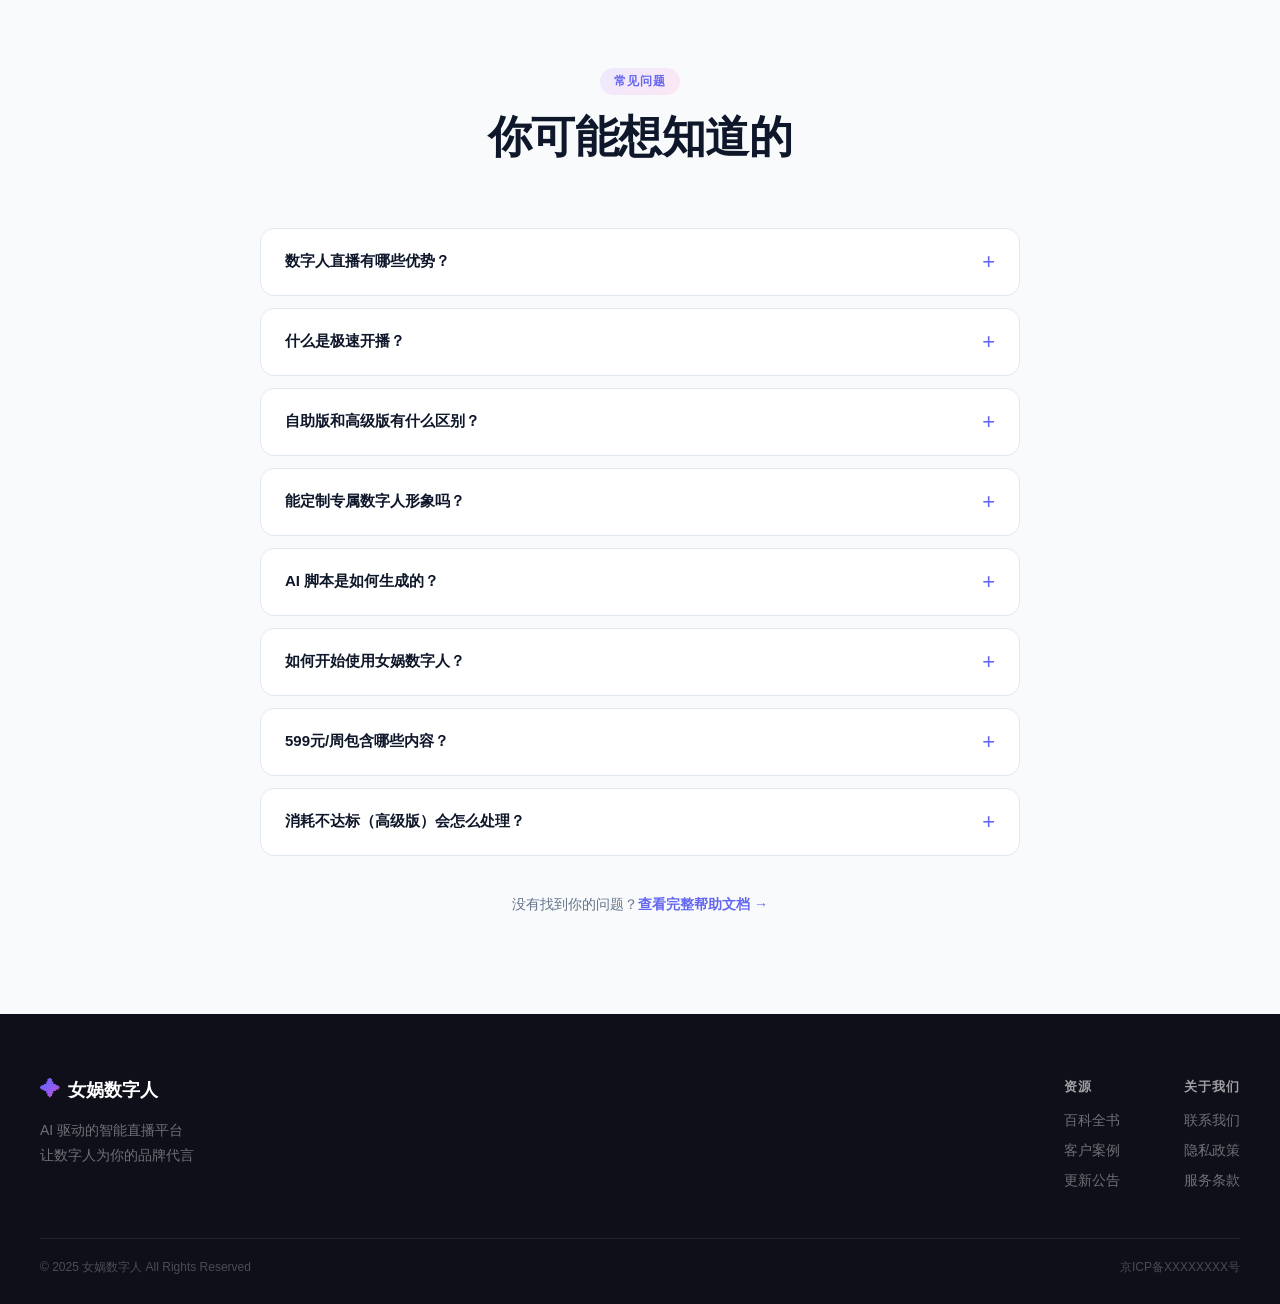
==== commit 5daac438: "fix: 权益文案调整 - 7×24h改为3天连播、4K改为1080P、卡片副标题精简" ====
--- a/index.html
+++ b/index.html
@@ -451,7 +451,7 @@
       <ul class="plan-benefits">
         <li>✓ 极速开播，5分钟上岗</li>
         <li>✓ AI脚本自动生成</li>
-        <li>✓ 7×24h不间断连播</li>
+        <li>✓ 支持3天连播，每日循环开播</li>
       </ul>
       <div class="plan-card-note" id="planSelfNote"></div>
     </div>
@@ -461,14 +461,14 @@
       <div class="plan-badge badge-pro">品牌商家专属</div>
       <div class="plan-icon">👑</div>
       <h3 class="plan-name">高级版</h3>
-      <div class="plan-tagline">专属定制 · 深度运营</div>
+      <div class="plan-tagline">专属定制 · 矩阵运营</div>
       <div class="plan-price">
         <span class="price-num">定制</span>
         <span class="price-unit">日耗 ≥ 300元</span>
       </div>
       <ul class="plan-benefits">
         <li>✓ 定制数字人形象</li>
-        <li>✓ 4K高清直播间</li>
+        <li>✓ 1080P高清直播间</li>
         <li>✓ 矩阵多线路开播</li>
       </ul>
       <div class="plan-card-note" id="planProNote"></div>
@@ -572,7 +572,7 @@
         <span>自助版和高级版有什么区别？</span><span class="faq-arrow">+</span>
       </div>
       <div class="faq-a">
-        自助版适合中小商家，充值 599元/周即可使用基础直播功能（极速开播、AI脚本、7×24h连播）；高级版面向日均消耗 ≥ 300 元的品牌商家，提供定制数字人、4K 直播间、1pp 流量扶持等高阶功能。
+        自助版适合中小商家，充值 599元/周即可使用基础直播功能（极速开播、AI脚本、支持3天连播）；高级版面向日均消耗 ≥ 300 元的品牌商家，提供定制数字人、1080P 直播间、1pp 流量扶持等高阶功能。
       </div>
     </div>
 
@@ -608,7 +608,7 @@
         <span>599元/周包含哪些内容？</span><span class="faq-arrow">+</span>
       </div>
       <div class="faq-a">
-        自助版 599元/周包含：极速开播功能使用权、AI 脚本生成次数（不限量）、7×24h 不间断开播时长、15 分钟免费试播、基础数据报表。
+        自助版 599元/周包含：极速开播功能使用权、AI 脚本生成次数（不限量）、支持3天连播时长、15 分钟免费试播、基础数据报表。
       </div>
     </div>
 
